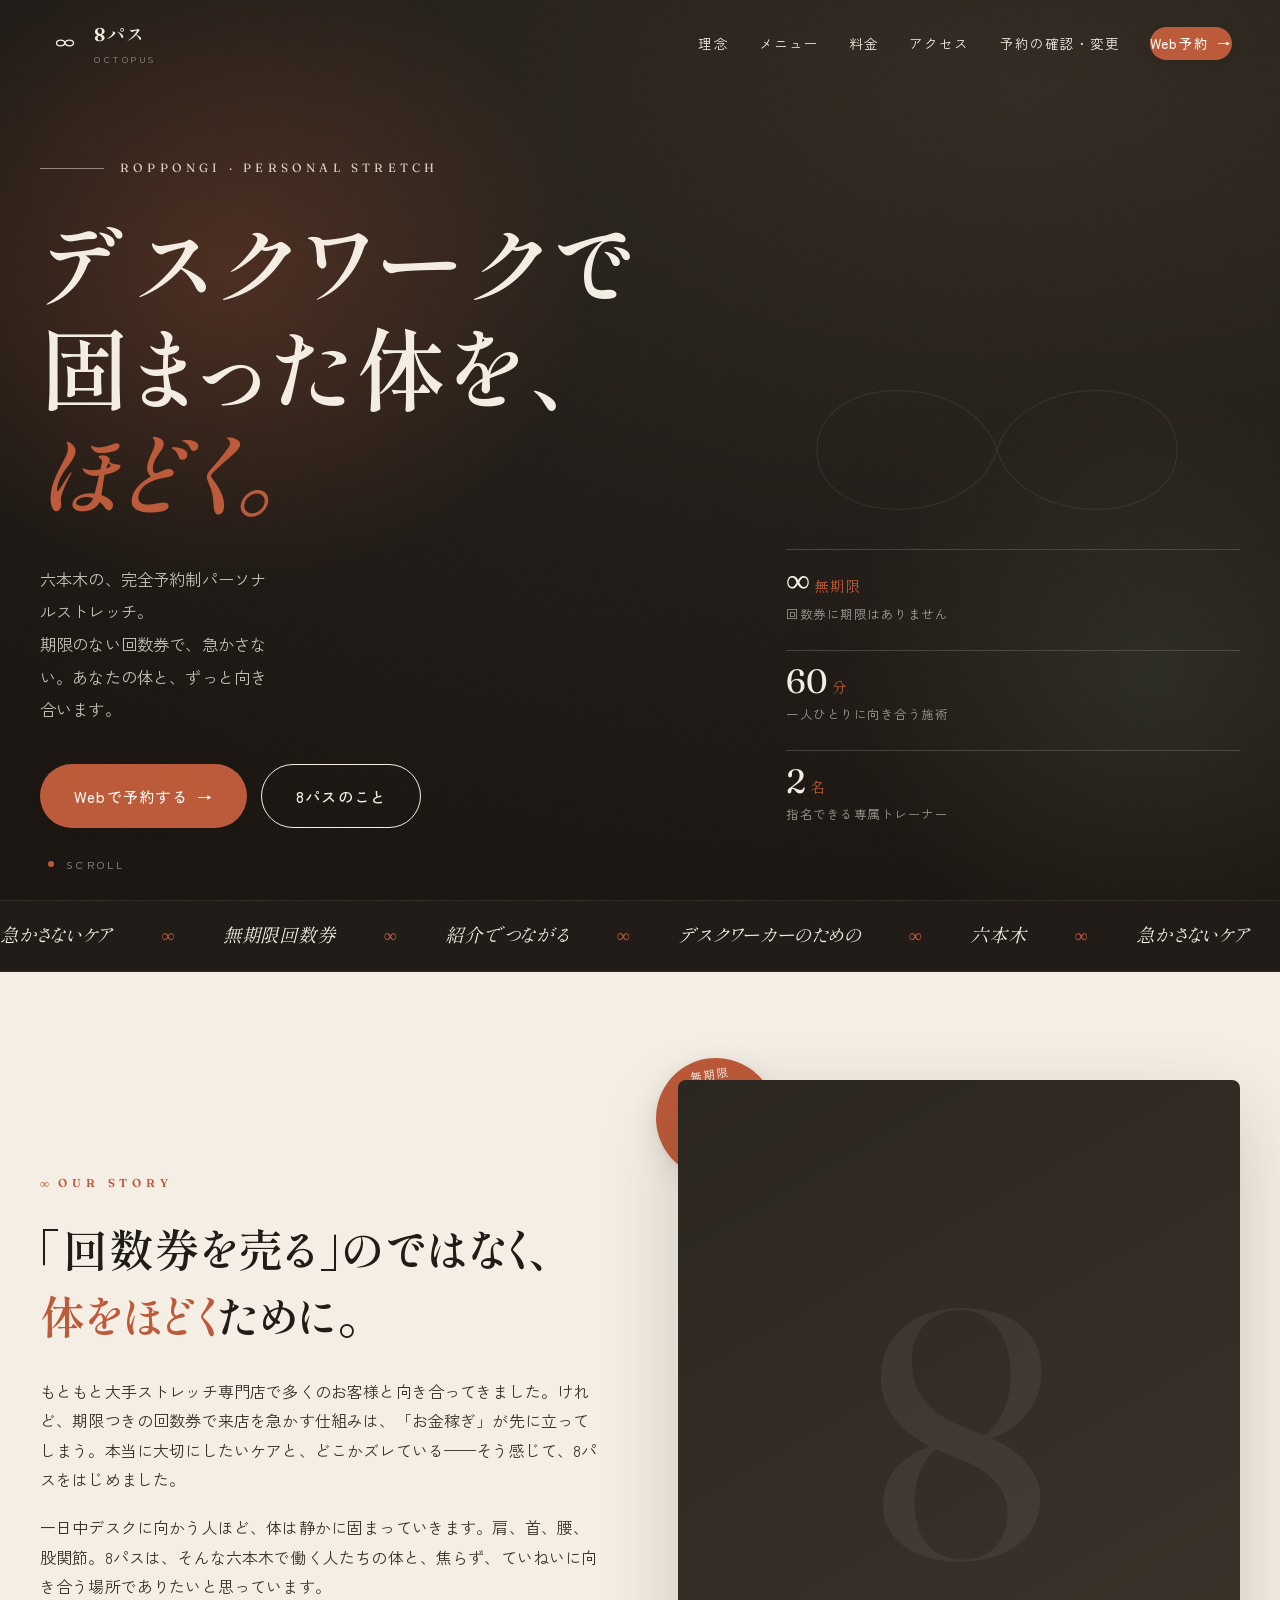
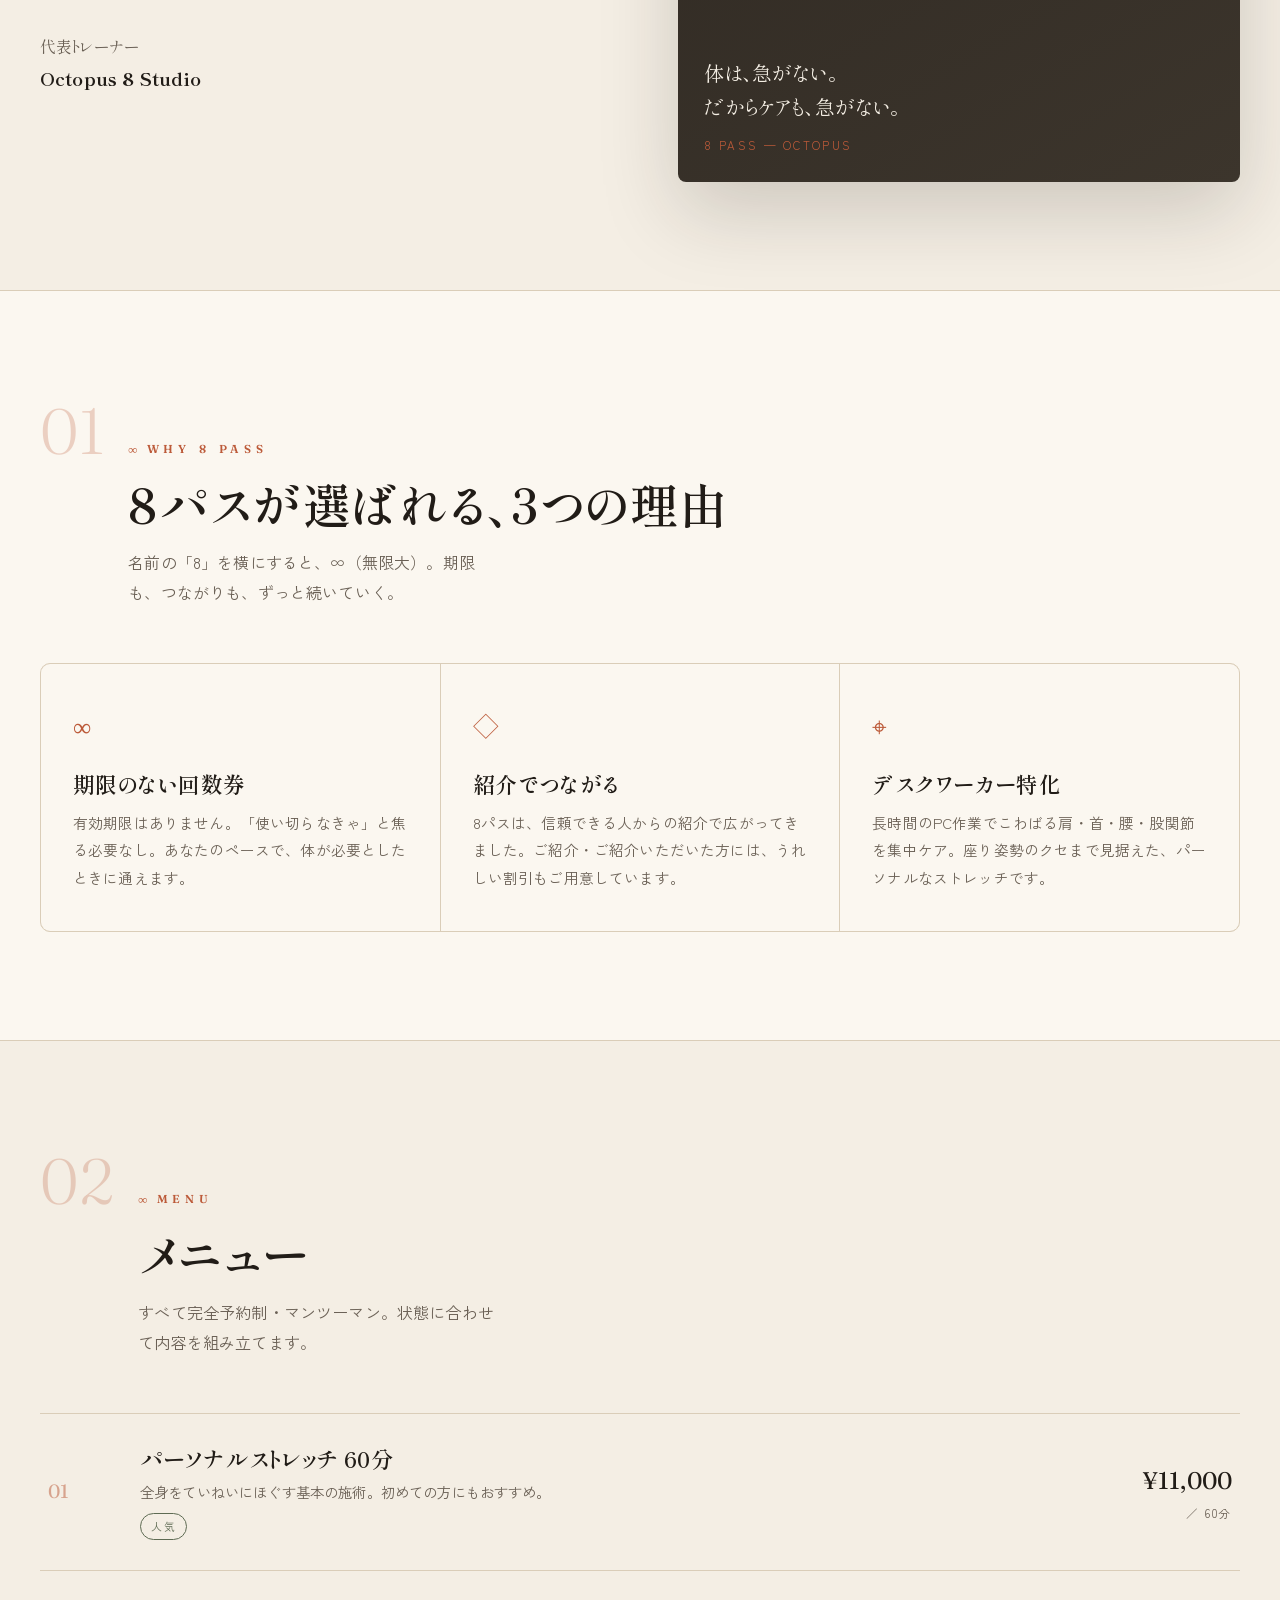
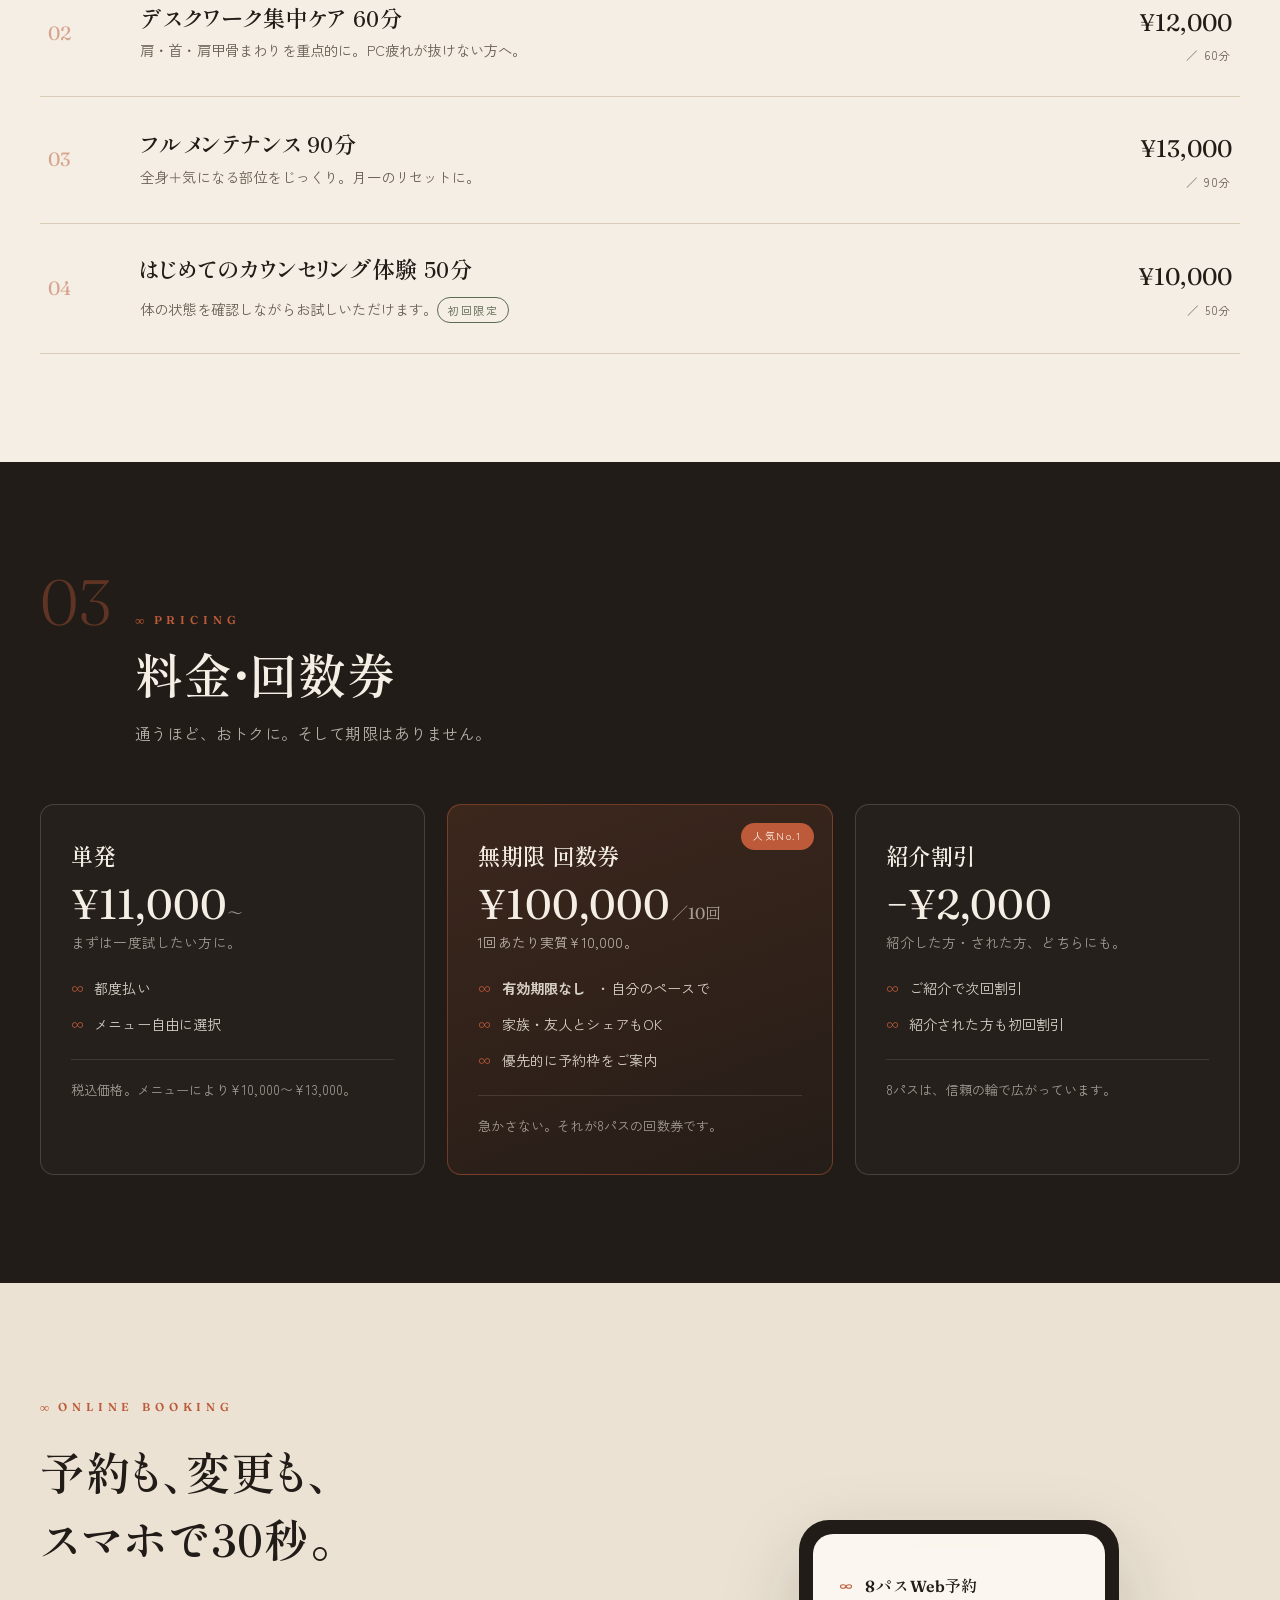
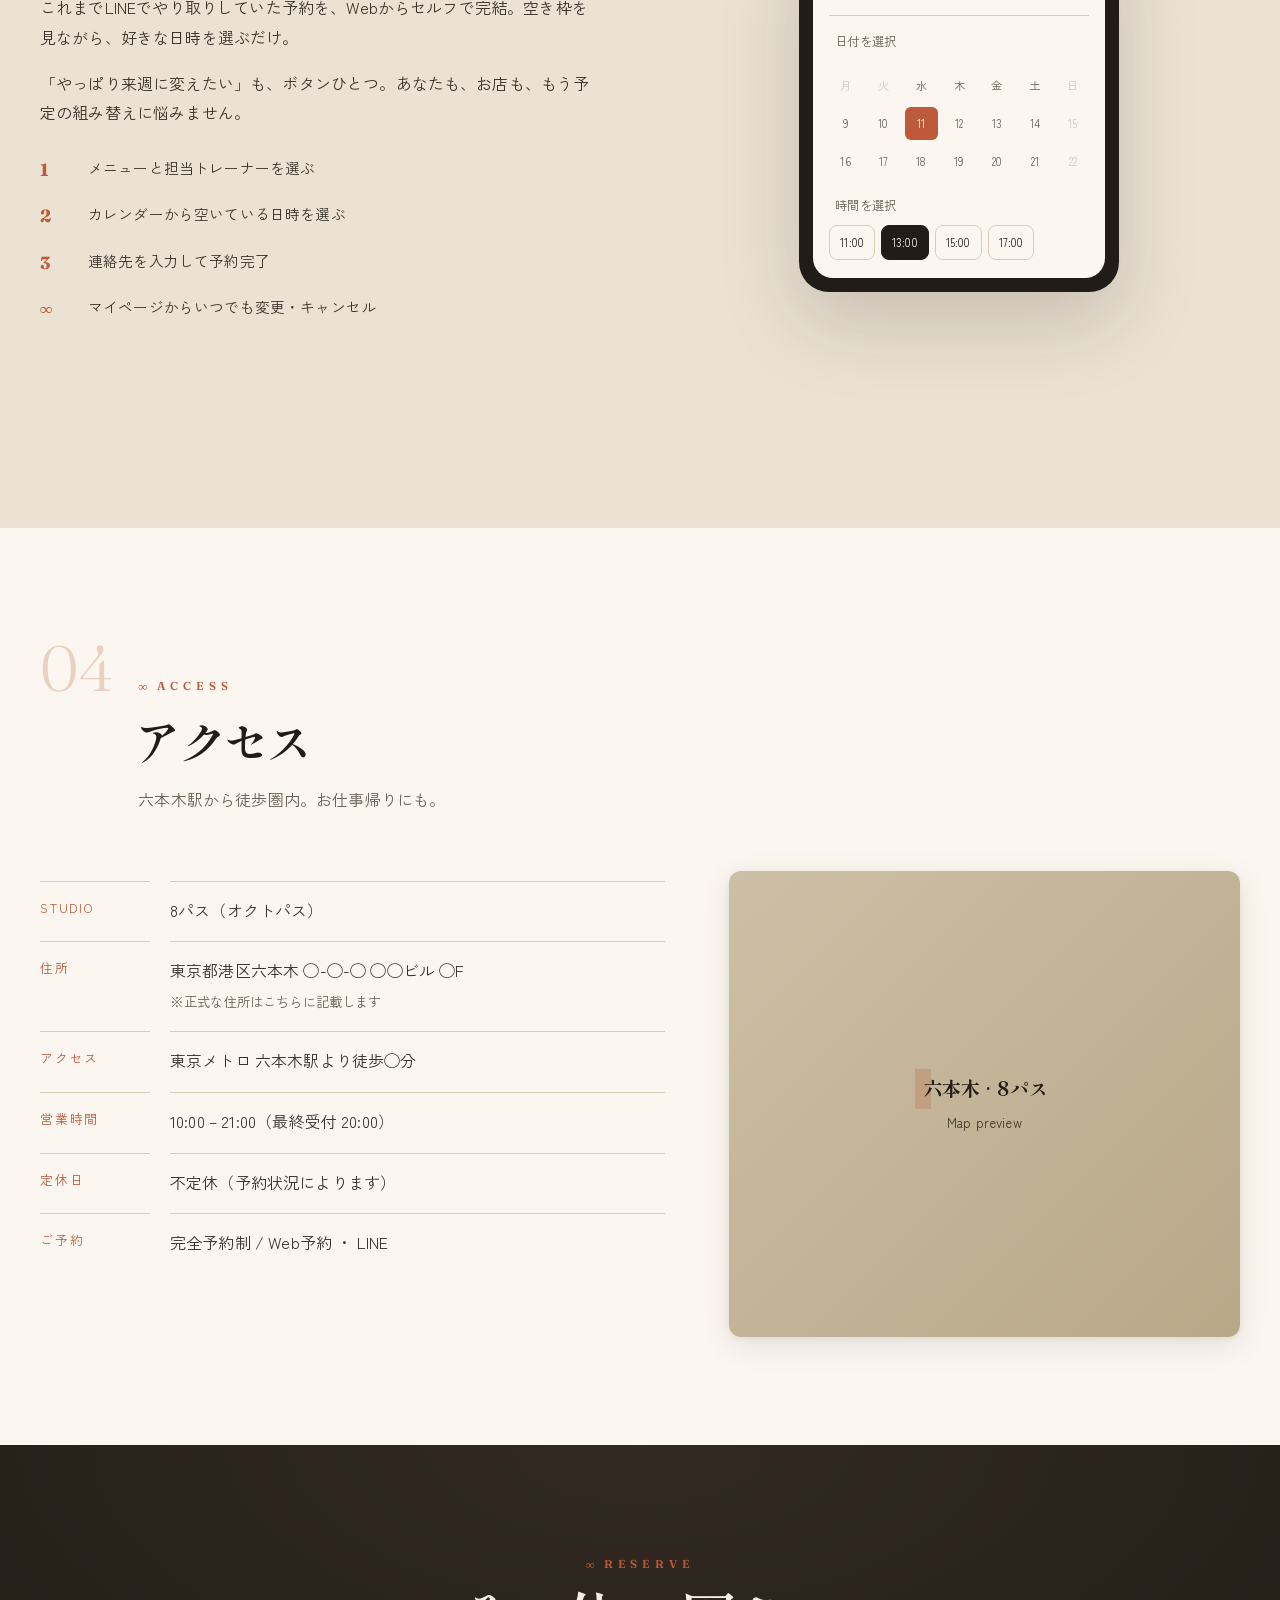
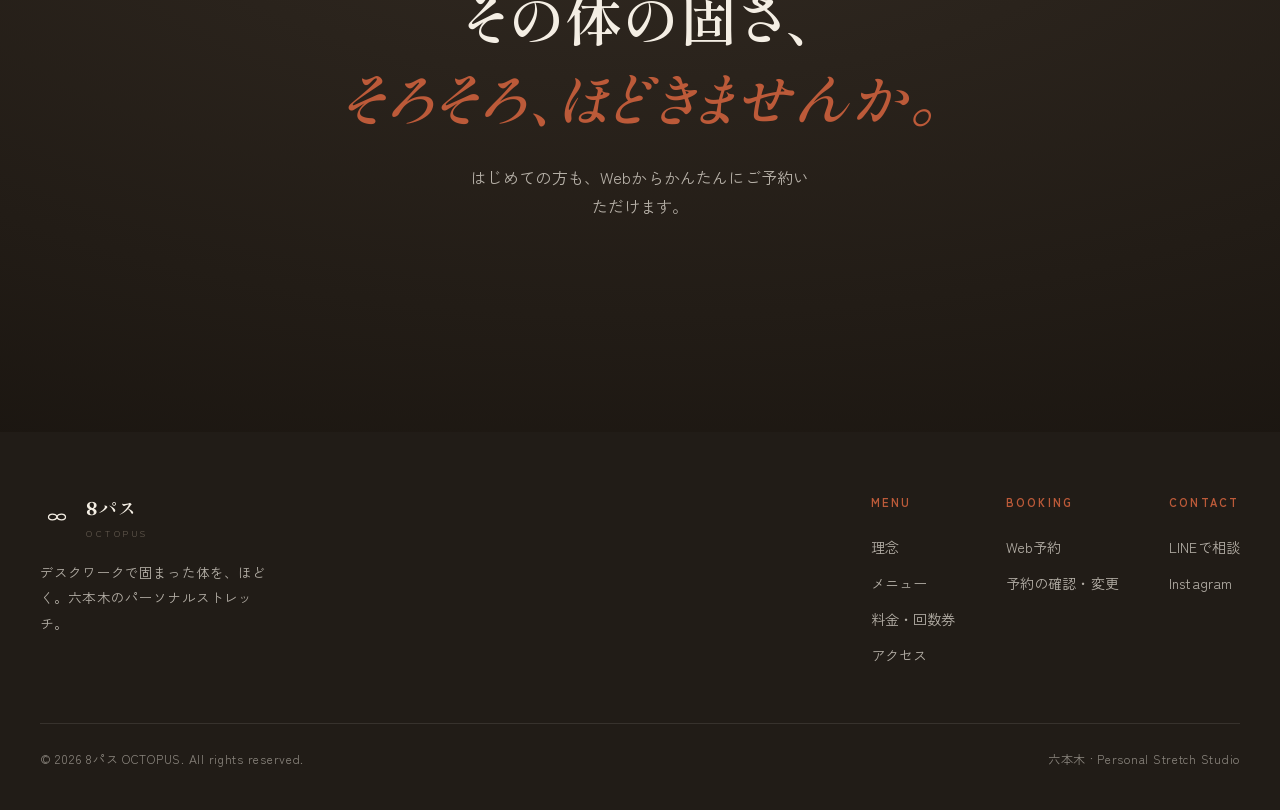
==== index.html @ 7e046f43 "8パス(OCTOPUS) Webサイト + Web予約システム デモ - LP(index): 理念/メニュー/料金(無期限回数券・紹介割引)/アクセス - reserve: メニュー→担当→日時→お" ====
<!DOCTYPE html>
<html lang="ja">
<head>
<meta charset="UTF-8" />
<meta name="viewport" content="width=device-width, initial-scale=1.0" />
<title>8パス OCTOPUS｜六本木のパーソナルストレッチ・ボディケア</title>
<meta name="description" content="デスクワークで固まった体を、ほどく。六本木の完全予約制パーソナルストレッチ。期限のない回数券で、終わらないケアを。Webからかんたんに予約・変更できます。" />
<link rel="icon" href="data:image/svg+xml,%3Csvg xmlns='http://www.w3.org/2000/svg' viewBox='0 0 100 100'%3E%3Ctext y='.9em' font-size='90'%3E%E2%88%9E%3C/text%3E%3C/svg%3E" />
<link rel="preconnect" href="https://fonts.googleapis.com" />
<link rel="preconnect" href="https://fonts.gstatic.com" crossorigin />
<link href="https://fonts.googleapis.com/css2?family=Fraunces:ital,opsz,wght@0,9..144,300..600;1,9..144,400..500&family=Shippori+Mincho:wght@400;500;600;700;800&family=Zen+Kaku+Gothic+New:wght@300;400;500;700&display=swap" rel="stylesheet" />
<link rel="stylesheet" href="assets/css/styles.css" />
</head>
<body>

<!-- NAV -->
<header class="nav on-dark" id="nav">
  <a href="index.html" class="brand" aria-label="8パス OCTOPUS">
    <svg class="mark" viewBox="0 0 64 32" fill="none" aria-hidden="true">
      <path d="M16 16c0-7 14-7 16 0s16 7 16 0-14-7-16 0-16 7-16 0Z" stroke="currentColor" stroke-width="2.4" stroke-linecap="round"/>
    </svg>
    <span class="name">8パス<small>OCTOPUS</small></span>
  </a>
  <nav class="nav-links" id="navLinks">
    <a href="#story">理念</a>
    <a href="#menu">メニュー</a>
    <a href="#price">料金</a>
    <a href="#access">アクセス</a>
    <a href="manage.html">予約の確認・変更</a>
    <a href="reserve.html" class="btn">Web予約 <span class="arr">→</span></a>
  </nav>
  <button class="nav-toggle" id="navToggle" aria-label="メニュー"><span></span><span></span><span></span></button>
</header>

<!-- HERO -->
<section class="hero">
  <svg class="hero-infinity" viewBox="0 0 600 300" aria-hidden="true">
    <path d="M150 150c0-66 130-66 150 0s150 66 150 0-130-66-150 0-150 66-150 0Z"/>
  </svg>
  <div class="wrap">
    <div class="hero-grid">
      <div class="hero-main">
        <div class="hero-kicker"><span class="line"></span><span>Roppongi · Personal Stretch</span></div>
        <h1>
          <span class="reveal-line"><span>デスクワークで</span></span>
          <span class="reveal-line"><span>固まった体を、</span></span>
          <span class="reveal-line"><span><span class="em">ほどく。</span></span></span>
        </h1>
        <p class="hero-lead">六本木の、完全予約制パーソナルストレッチ。<br>期限のない回数券で、急かさない。あなたの体と、ずっと向き合います。</p>
        <div class="hero-cta">
          <a href="reserve.html" class="btn lg">Webで予約する <span class="arr">→</span></a>
          <a href="#story" class="btn ghost lg">8パスのこと</a>
        </div>
      </div>
      <aside class="hero-aside">
        <div class="hero-stats">
          <div class="hero-stat"><b>∞<span class="unit">無期限</span></b><span>回数券に期限はありません</span></div>
          <div class="hero-stat"><b>60<span class="unit">分</span></b><span>一人ひとりに向き合う施術</span></div>
          <div class="hero-stat"><b>2<span class="unit">名</span></b><span>指名できる専属トレーナー</span></div>
        </div>
      </aside>
    </div>
  </div>
  <div class="hero-scroll"><span class="dot"></span>SCROLL</div>
</section>

<!-- MARQUEE -->
<div class="marquee" aria-hidden="true">
  <div class="marquee-track">
    <span>急かさないケア</span><span>無期限回数券</span><span>紹介でつながる</span><span>デスクワーカーのための</span><span>六本木</span>
    <span>急かさないケア</span><span>無期限回数券</span><span>紹介でつながる</span><span>デスクワーカーのための</span><span>六本木</span>
  </div>
</div>

<!-- STORY -->
<section class="story section-pad" id="story">
  <div class="wrap">
    <div class="story-grid">
      <div class="story-copy" data-reveal>
        <span class="eyebrow">Our Story</span>
        <h2>「回数券を売る」のではなく、<br><span class="hl">体をほどく</span>ために。</h2>
        <p>もともと大手ストレッチ専門店で多くのお客様と向き合ってきました。けれど、期限つきの回数券で来店を急かす仕組みは、「お金稼ぎ」が先に立ってしまう。本当に大切にしたいケアと、どこかズレている——そう感じて、8パスをはじめました。</p>
        <p>一日中デスクに向かう人ほど、体は静かに固まっていきます。肩、首、腰、股関節。8パスは、そんな六本木で働く人たちの体と、焦らず、ていねいに向き合う場所でありたいと思っています。</p>
        <div class="story-sign">代表トレーナー<br><b>Octopus 8 Studio</b></div>
      </div>
      <div class="story-visual" data-reveal data-d="2">
        <div class="story-badge">無期限<b>∞</b>回数券</div>
        <div class="story-card">
          <div class="big8">8</div>
          <div class="story-quote">体は、急がない。<br>だからケアも、急がない。<small>8 PASS — OCTOPUS</small></div>
        </div>
      </div>
    </div>
  </div>
</section>

<!-- WHY -->
<section class="why section-pad">
  <div class="wrap">
    <div class="section-head">
      <span class="section-num">01</span>
      <div class="titles" data-reveal>
        <span class="eyebrow">Why 8 Pass</span>
        <h2 class="mincho">8パスが選ばれる、3つの理由</h2>
        <p>名前の「8」を横にすると、∞（無限大）。期限も、つながりも、ずっと続いていく。</p>
      </div>
    </div>
    <div class="why-grid">
      <article class="why-card" data-reveal data-d="1">
        <div class="ic">∞</div>
        <h3>期限のない回数券</h3>
        <p>有効期限はありません。「使い切らなきゃ」と焦る必要なし。あなたのペースで、体が必要としたときに通えます。</p>
      </article>
      <article class="why-card" data-reveal data-d="2">
        <div class="ic">◇</div>
        <h3>紹介でつながる</h3>
        <p>8パスは、信頼できる人からの紹介で広がってきました。ご紹介・ご紹介いただいた方には、うれしい割引もご用意しています。</p>
      </article>
      <article class="why-card" data-reveal data-d="3">
        <div class="ic">⌖</div>
        <h3>デスクワーカー特化</h3>
        <p>長時間のPC作業でこわばる肩・首・腰・股関節を集中ケア。座り姿勢のクセまで見据えた、パーソナルなストレッチです。</p>
      </article>
    </div>
  </div>
</section>

<!-- MENU -->
<section class="services section-pad" id="menu">
  <div class="wrap">
    <div class="section-head">
      <span class="section-num">02</span>
      <div class="titles" data-reveal>
        <span class="eyebrow">Menu</span>
        <h2 class="mincho">メニュー</h2>
        <p>すべて完全予約制・マンツーマン。状態に合わせて内容を組み立てます。</p>
      </div>
    </div>
    <div class="menu-list">
      <div class="menu-row" data-reveal>
        <span class="no">01</span>
        <div class="info"><h3>パーソナルストレッチ 60分</h3><p>全身をていねいにほぐす基本の施術。初めての方にもおすすめ。<span class="tag">人気</span></p></div>
        <div class="price">¥11,000<small>／ 60分</small></div>
      </div>
      <div class="menu-row" data-reveal>
        <span class="no">02</span>
        <div class="info"><h3>デスクワーク集中ケア 60分</h3><p>肩・首・肩甲骨まわりを重点的に。PC疲れが抜けない方へ。</p></div>
        <div class="price">¥12,000<small>／ 60分</small></div>
      </div>
      <div class="menu-row" data-reveal>
        <span class="no">03</span>
        <div class="info"><h3>フルメンテナンス 90分</h3><p>全身＋気になる部位をじっくり。月一のリセットに。</p></div>
        <div class="price">¥13,000<small>／ 90分</small></div>
      </div>
      <div class="menu-row" data-reveal>
        <span class="no">04</span>
        <div class="info"><h3>はじめてのカウンセリング体験 50分</h3><p>体の状態を確認しながらお試しいただけます。<span class="tag">初回限定</span></p></div>
        <div class="price">¥10,000<small>／ 50分</small></div>
      </div>
    </div>
  </div>
</section>

<!-- PRICING / TICKET -->
<section class="pricing section-pad" id="price">
  <div class="wrap">
    <div class="section-head">
      <span class="section-num" style="opacity:.4">03</span>
      <div class="titles" data-reveal>
        <span class="eyebrow">Pricing</span>
        <h2 class="mincho">料金・回数券</h2>
        <p>通うほど、おトクに。そして期限はありません。</p>
      </div>
    </div>
    <div class="price-grid">
      <article class="price-card" data-reveal data-d="1">
        <h3>単発</h3>
        <div class="amt">¥11,000<small>〜</small></div>
        <p style="color:rgba(244,238,228,.6);font-size:.86rem;">まずは一度試したい方に。</p>
        <ul class="feats"><li>都度払い</li><li>メニュー自由に選択</li></ul>
        <div class="note">税込価格。メニューにより¥10,000〜¥13,000。</div>
      </article>
      <article class="price-card feature" data-reveal data-d="2">
        <span class="pill">人気No.1</span>
        <h3>無期限 回数券</h3>
        <div class="amt">¥100,000<small>／10回</small></div>
        <p style="color:rgba(244,238,228,.7);font-size:.86rem;">1回あたり実質¥10,000。</p>
        <ul class="feats"><li><b>有効期限なし</b>・自分のペースで</li><li>家族・友人とシェアもOK</li><li>優先的に予約枠をご案内</li></ul>
        <div class="note">急かさない。それが8パスの回数券です。</div>
      </article>
      <article class="price-card" data-reveal data-d="3">
        <h3>紹介割引</h3>
        <div class="amt">−¥2,000</div>
        <p style="color:rgba(244,238,228,.6);font-size:.86rem;">紹介した方・された方、どちらにも。</p>
        <ul class="feats"><li>ご紹介で次回割引</li><li>紹介された方も初回割引</li></ul>
        <div class="note">8パスは、信頼の輪で広がっています。</div>
      </article>
    </div>
  </div>
</section>

<!-- WEB RESERVATION PITCH -->
<section class="webres section-pad">
  <div class="wrap">
    <div class="webres-grid">
      <div data-reveal>
        <span class="eyebrow">Online Booking</span>
        <h2>予約も、変更も、<br>スマホで30秒。</h2>
        <p>これまでLINEでやり取りしていた予約を、Webからセルフで完結。空き枠を見ながら、好きな日時を選ぶだけ。</p>
        <p>「やっぱり来週に変えたい」も、ボタンひとつ。あなたも、お店も、もう予定の組み替えに悩みません。</p>
        <div class="steps">
          <div class="step"><b>1</b><span>メニューと担当トレーナーを選ぶ</span></div>
          <div class="step"><b>2</b><span>カレンダーから空いている日時を選ぶ</span></div>
          <div class="step"><b>3</b><span>連絡先を入力して予約完了</span></div>
          <div class="step"><b>∞</b><span>マイページからいつでも変更・キャンセル</span></div>
        </div>
        <div class="hero-cta" style="margin-top:30px">
          <a href="reserve.html" class="btn lg">予約してみる <span class="arr">→</span></a>
          <a href="manage.html" class="btn ghost lg">予約を変更する</a>
        </div>
      </div>
      <div data-reveal data-d="2">
        <div class="phone-mock">
          <div class="phone-screen">
            <div class="pm-head"><svg class="mark" width="22" viewBox="0 0 64 32"><path d="M16 16c0-7 14-7 16 0s16 7 16 0-14-7-16 0-16 7-16 0Z" stroke="#BC5A39" stroke-width="3" fill="none" stroke-linecap="round"/></svg> 8パス Web予約</div>
            <p style="font-size:.78rem;color:var(--ink-soft);margin:14px 6px 4px">日付を選択</p>
            <div class="pm-cal">
              <i class="dim">月</i><i class="dim">火</i><i>水</i><i>木</i><i>金</i><i>土</i><i class="dim">日</i>
              <i>9</i><i>10</i><i class="on">11</i><i>12</i><i>13</i><i>14</i><i class="dim">15</i>
              <i>16</i><i>17</i><i>18</i><i>19</i><i>20</i><i>21</i><i class="dim">22</i>
            </div>
            <p style="font-size:.78rem;color:var(--ink-soft);margin:8px 6px 8px">時間を選択</p>
            <div class="pm-slots"><em>11:00</em><em class="on">13:00</em><em>15:00</em><em>17:00</em></div>
          </div>
        </div>
      </div>
    </div>
  </div>
</section>

<!-- ACCESS -->
<section class="access section-pad" id="access">
  <div class="wrap">
    <div class="section-head">
      <span class="section-num">04</span>
      <div class="titles" data-reveal>
        <span class="eyebrow">Access</span>
        <h2 class="mincho">アクセス</h2>
        <p>六本木駅から徒歩圏内。お仕事帰りにも。</p>
      </div>
    </div>
    <div class="access-grid">
      <div class="access-info" data-reveal>
        <dl>
          <dt>STUDIO</dt><dd>8パス（オクトパス）</dd>
          <dt>住所</dt><dd>東京都港区六本木 ◯-◯-◯ ◯◯ビル ◯F<br><small style="color:var(--ink-soft)">※正式な住所はこちらに記載します</small></dd>
          <dt>アクセス</dt><dd>東京メトロ 六本木駅より徒歩◯分</dd>
          <dt>営業時間</dt><dd>10:00 – 21:00（最終受付 20:00）</dd>
          <dt>定休日</dt><dd>不定休（予約状況によります）</dd>
          <dt>ご予約</dt><dd>完全予約制 / Web予約 ・ LINE</dd>
        </dl>
        <div class="hero-cta" style="margin-top:28px">
          <a href="reserve.html" class="btn">Web予約へ <span class="arr">→</span></a>
        </div>
      </div>
      <div class="access-map" data-reveal data-d="2" aria-label="地図（イメージ）">
        <div class="pin"><span class="dot"></span><b class="mincho" style="font-size:1.2rem">六本木 · 8パス</b><br><small style="color:var(--ink-2)">Map preview</small></div>
      </div>
    </div>
  </div>
</section>

<!-- FINAL CTA -->
<section class="cta-final section-pad">
  <div class="wrap" data-reveal>
    <span class="eyebrow" style="justify-content:center;display:flex">Reserve</span>
    <h2>その体の固さ、<br><span class="em">そろそろ、ほどきませんか。</span></h2>
    <p>はじめての方も、Webからかんたんにご予約いただけます。</p>
    <div class="hero-cta" style="justify-content:center">
      <a href="reserve.html" class="btn lg">Webで予約する <span class="arr">→</span></a>
      <a href="manage.html" class="btn ghost lg" style="color:var(--cream)">予約の確認・変更</a>
    </div>
  </div>
</section>

<!-- FOOTER -->
<footer class="footer">
  <div class="wrap">
    <div class="footer-grid">
      <div>
        <a href="index.html" class="brand">
          <svg class="mark" viewBox="0 0 64 32" fill="none"><path d="M16 16c0-7 14-7 16 0s16 7 16 0-14-7-16 0-16 7-16 0Z" stroke="currentColor" stroke-width="2.4" stroke-linecap="round"/></svg>
          <span class="name">8パス<small>OCTOPUS</small></span>
        </a>
        <p style="margin-top:18px;max-width:30ch;font-size:.85rem;">デスクワークで固まった体を、ほどく。六本木のパーソナルストレッチ。</p>
      </div>
      <div class="footer-links">
        <div class="footer-col">
          <h4>Menu</h4>
          <a href="#story">理念</a>
          <a href="#menu">メニュー</a>
          <a href="#price">料金・回数券</a>
          <a href="#access">アクセス</a>
        </div>
        <div class="footer-col">
          <h4>Booking</h4>
          <a href="reserve.html">Web予約</a>
          <a href="manage.html">予約の確認・変更</a>
        </div>
        <div class="footer-col">
          <h4>Contact</h4>
          <a href="#">LINEで相談</a>
          <a href="#">Instagram</a>
        </div>
      </div>
    </div>
    <div class="footer-bottom">
      <span>© 2026 8パス OCTOPUS. All rights reserved.</span>
      <span>六本木 · Personal Stretch Studio</span>
    </div>
  </div>
</footer>

<script src="assets/js/main.js"></script>
</body>
</html>
---- assets/css/styles.css ----
/* =========================================================
   8パス (OCTOPUS) — 六本木のパーソナルストレッチ・ボディケア
   Aesthetic: Calm Atelier — warm cream base, deep warm-ink hero,
   clay accent, editorial Mincho typography, the ∞/8 motif.
   ========================================================= */

:root {
  --cream:    #F4EEE4;
  --cream-2:  #EBE2D3;
  --paper:    #FBF7F0;
  --ink:      #211C17;
  --ink-2:    #3A332B;
  --ink-soft: #6A6055;
  --clay:     #BC5A39;
  --clay-2:   #A24A2E;
  --moss:     #5E6B53;
  --sand:     #D9C9AE;
  --line:     #DACDB8;

  --shadow-sm: 0 1px 2px rgba(33,28,23,.05), 0 4px 14px rgba(33,28,23,.06);
  --shadow-md: 0 8px 30px rgba(33,28,23,.10), 0 2px 6px rgba(33,28,23,.06);
  --shadow-lg: 0 30px 80px rgba(33,28,23,.18);

  --maxw: 1200px;
  --ease: cubic-bezier(.22,.61,.36,1);

  --f-display: "Fraunces", "Shippori Mincho", serif;
  --f-mincho:  "Shippori Mincho", "Hiragino Mincho ProN", serif;
  --f-body:    "Zen Kaku Gothic New", "Hiragino Sans", "Yu Gothic", sans-serif;
}

/* ---------- reset ---------- */
*, *::before, *::after { box-sizing: border-box; margin: 0; padding: 0; }
html { scroll-behavior: smooth; -webkit-text-size-adjust: 100%; }
body {
  font-family: var(--f-body);
  color: var(--ink);
  background: var(--cream);
  line-height: 1.85;
  font-weight: 400;
  letter-spacing: .01em;
  overflow-x: hidden;
  font-feature-settings: "palt" 1;
}
img { max-width: 100%; display: block; }
a { color: inherit; text-decoration: none; }
button { font-family: inherit; cursor: pointer; border: none; background: none; }
ul { list-style: none; }

/* grain overlay */
body::after {
  content: "";
  position: fixed; inset: 0; z-index: 9999; pointer-events: none;
  opacity: .035;
  background-image: url("data:image/svg+xml,%3Csvg xmlns='http://www.w3.org/2000/svg' width='160' height='160'%3E%3Cfilter id='n'%3E%3CfeTurbulence type='fractalNoise' baseFrequency='.85' numOctaves='3' stitchTiles='stitch'/%3E%3C/filter%3E%3Crect width='100%25' height='100%25' filter='url(%23n)'/%3E%3C/svg%3E");
}

/* ---------- layout helpers ---------- */
.wrap { width: min(100% - 48px, var(--maxw)); margin-inline: auto; }
.eyebrow {
  font-family: var(--f-display);
  font-size: .72rem; letter-spacing: .42em; text-transform: uppercase;
  color: var(--clay); font-weight: 600;
  display: inline-flex; align-items: center; gap: .8em;
}
.eyebrow::before { content: "∞"; font-size: 1.1em; letter-spacing: 0; }
.section-num {
  font-family: var(--f-display); font-weight: 300;
  font-size: clamp(2.2rem, 6vw, 4rem); color: var(--clay); opacity: .25;
  line-height: 1; font-variant-numeric: tabular-nums;
}

h1, h2, h3 { font-weight: 600; line-height: 1.28; letter-spacing: .02em; }
.mincho { font-family: var(--f-mincho); }

/* ---------- nav ---------- */
.nav {
  position: fixed; top: 0; left: 0; right: 0; z-index: 100;
  display: flex; align-items: center; justify-content: space-between;
  padding: 18px clamp(20px, 4vw, 48px);
  transition: background .4s var(--ease), box-shadow .4s var(--ease), padding .4s var(--ease);
}
.nav.scrolled {
  background: rgba(244,238,228,.82);
  backdrop-filter: blur(14px) saturate(1.2);
  box-shadow: 0 1px 0 var(--line);
  padding-block: 12px;
}
.brand { display: flex; align-items: center; gap: 12px; font-family: var(--f-display); font-weight: 600; }
.brand .mark { width: 34px; height: 34px; flex: none; }
.brand .name { font-size: 1.15rem; letter-spacing: .06em; }
.brand .name small { display:block; font-family: var(--f-body); font-weight:400; font-size:.55rem; letter-spacing:.4em; color: var(--ink-soft); }
.nav.on-dark { color: var(--cream); }
.nav.on-dark .brand .name small { color: rgba(244,238,228,.6); }
.nav-links { display: flex; align-items: center; gap: 30px; }
.nav-links a { font-size: .85rem; letter-spacing: .08em; position: relative; padding: 4px 0; transition: color .25s; }
.nav-links a:not(.btn)::after {
  content: ""; position: absolute; left: 0; bottom: 0; height: 1px; width: 0;
  background: currentColor; transition: width .35s var(--ease);
}
.nav-links a:not(.btn):hover::after { width: 100%; }

.btn {
  display: inline-flex; align-items: center; gap: .6em;
  padding: 13px 26px; border-radius: 999px;
  font-size: .85rem; letter-spacing: .08em; font-weight: 500;
  background: var(--clay); color: var(--paper);
  transition: transform .3s var(--ease), box-shadow .3s var(--ease), background .3s;
  box-shadow: var(--shadow-sm);
}
.btn:hover { background: var(--clay-2); transform: translateY(-2px); box-shadow: var(--shadow-md); }
.btn .arr { transition: transform .3s var(--ease); }
.btn:hover .arr { transform: translateX(4px); }
.btn.ghost { background: transparent; color: inherit; border: 1px solid currentColor; box-shadow: none; }
.btn.ghost:hover { background: var(--ink); color: var(--cream); border-color: var(--ink); }
.btn.lg { padding: 17px 34px; font-size: .95rem; }

.nav-toggle { display: none; }

/* ---------- hero ---------- */
.hero {
  position: relative; min-height: 100svh; display: flex; align-items: flex-end;
  background: radial-gradient(120% 90% at 80% 10%, #322a22 0%, #211c17 55%, #1a1510 100%);
  color: var(--cream); overflow: hidden; padding-bottom: clamp(40px, 8vh, 90px);
}
.hero::before { /* mesh glow */
  content: ""; position: absolute; inset: 0;
  background:
    radial-gradient(40% 50% at 18% 30%, rgba(188,90,57,.28), transparent 70%),
    radial-gradient(35% 45% at 90% 75%, rgba(94,107,83,.22), transparent 70%);
  pointer-events: none;
}
.hero .wrap { position: relative; z-index: 3; width: min(100% - 48px, var(--maxw)); }
.hero-grid { display: grid; grid-template-columns: 1.4fr .9fr; gap: 40px; align-items: end; }

.hero-kicker { display: flex; align-items: center; gap: 16px; margin-bottom: 28px; opacity: 0; }
.hero-kicker .line { height: 1px; width: 64px; background: rgba(244,238,228,.5); }
.hero-kicker span { font-family: var(--f-display); letter-spacing: .35em; font-size: .75rem; text-transform: uppercase; color: rgba(244,238,228,.85); }

.hero h1 {
  font-family: var(--f-mincho); font-weight: 600;
  font-size: clamp(2.6rem, 7vw, 5.6rem); line-height: 1.18; letter-spacing: .04em;
}
.hero h1 .em { color: var(--clay); font-style: italic; font-family: var(--f-display); }
.hero h1 .reveal-line { display: block; overflow: hidden; }
.hero h1 .reveal-line > span { display: block; transform: translateY(110%); }
.hero-lead {
  margin-top: 32px; max-width: 30ch; color: rgba(244,238,228,.78);
  font-size: 1.02rem; line-height: 2; opacity: 0;
}
.hero-cta { margin-top: 38px; display: flex; gap: 14px; flex-wrap: wrap; opacity: 0; }
.hero-cta .btn.ghost { color: var(--cream); }

.hero-aside { opacity: 0; }
.hero-stats { display: grid; gap: 22px; }
.hero-stat { border-top: 1px solid rgba(244,238,228,.18); padding-top: 14px; }
.hero-stat b { font-family: var(--f-display); font-weight: 400; font-size: 2.1rem; display: block; line-height: 1; }
.hero-stat b .unit { font-size: .9rem; color: var(--clay); margin-left: 4px; }
.hero-stat span { font-size: .78rem; letter-spacing: .12em; color: rgba(244,238,228,.6); }

/* big infinity motif */
.hero-infinity {
  position: absolute; right: -6%; top: 50%; transform: translateY(-50%);
  width: 60vw; max-width: 720px; opacity: .07; z-index: 1; pointer-events: none;
}
.hero-infinity path { stroke: var(--cream); fill: none; stroke-width: 1; }

.hero-scroll {
  position: absolute; left: clamp(24px,4vw,48px); bottom: 26px; z-index: 4;
  display: flex; align-items: center; gap: 12px; font-size: .68rem; letter-spacing: .3em;
  text-transform: uppercase; color: rgba(244,238,228,.6);
}
.hero-scroll .dot { width: 6px; height: 6px; border-radius: 50%; background: var(--clay); animation: pulse 1.8s infinite; }
@keyframes pulse { 0%,100%{opacity:.3} 50%{opacity:1} }

/* marquee */
.marquee {
  background: var(--ink); color: var(--cream); overflow: hidden;
  padding: 18px 0; border-block: 1px solid rgba(244,238,228,.08);
}
.marquee-track { display: flex; gap: 48px; white-space: nowrap; width: max-content; animation: scroll-x 38s linear infinite; }
.marquee span { font-family: var(--f-display); font-style: italic; font-size: 1.15rem; letter-spacing: .04em; display: inline-flex; align-items: center; gap: 48px; }
.marquee span::after { content: "∞"; font-style: normal; color: var(--clay); }
@keyframes scroll-x { to { transform: translateX(-50%); } }

/* ---------- section base ---------- */
section { position: relative; }
.section-pad { padding-block: clamp(72px, 12vh, 150px); }
.section-head { display: flex; align-items: baseline; gap: 24px; margin-bottom: 56px; flex-wrap: wrap; }
.section-head .titles h2 { font-family: var(--f-mincho); font-size: clamp(1.8rem, 4vw, 3rem); margin-top: 10px; }
.section-head .titles p { color: var(--ink-soft); margin-top: 14px; max-width: 46ch; }

/* ---------- story ---------- */
.story { background: var(--cream); }
.story-grid { display: grid; grid-template-columns: 1fr 1fr; gap: clamp(40px, 6vw, 96px); align-items: center; }
.story-copy h2 { font-family: var(--f-mincho); font-size: clamp(1.8rem, 3.6vw, 2.8rem); line-height: 1.5; margin: 18px 0 28px; }
.story-copy h2 .hl { color: var(--clay); }
.story-copy p { color: var(--ink-2); margin-bottom: 18px; }
.story-sign { margin-top: 30px; font-family: var(--f-mincho); color: var(--ink-soft); }
.story-sign b { font-size: 1.15rem; color: var(--ink); }
.story-visual { position: relative; }
.story-card {
  position: relative; aspect-ratio: 4/5; border-radius: 8px; overflow: hidden;
  background: linear-gradient(150deg, #2c2620, #3c352c);
  box-shadow: var(--shadow-lg); display: grid; place-items: center;
}
.story-card .big8 { font-family: var(--f-display); font-size: 22rem; color: rgba(244,238,228,.06); line-height: 1; }
.story-quote {
  position: absolute; bottom: 26px; left: 26px; right: 26px; color: var(--cream);
  font-family: var(--f-mincho); font-size: 1.25rem; line-height: 1.7;
}
.story-quote small { display:block; margin-top: 12px; font-family: var(--f-body); font-size:.72rem; letter-spacing:.2em; color: var(--clay); }
.story-badge {
  position: absolute; top: -22px; left: -22px; background: var(--clay); color: var(--paper);
  width: 120px; height: 120px; border-radius: 50%; display: grid; place-items: center; text-align: center;
  font-size: .72rem; line-height: 1.5; letter-spacing: .08em; box-shadow: var(--shadow-md);
  transform: rotate(-8deg);
}
.story-badge b { font-family: var(--f-display); font-size: 1.6rem; display: block; }

/* ---------- features / why ---------- */
.why { background: var(--paper); border-block: 1px solid var(--line); }
.why-grid { display: grid; grid-template-columns: repeat(3,1fr); gap: 1px; background: var(--line); border: 1px solid var(--line); border-radius: 10px; overflow: hidden; }
.why-card { background: var(--paper); padding: 40px 32px; transition: background .35s var(--ease); position: relative; }
.why-card:hover { background: var(--cream); }
.why-card .ic { font-family: var(--f-display); font-size: 1.6rem; color: var(--clay); }
.why-card h3 { font-family: var(--f-mincho); font-size: 1.35rem; margin: 18px 0 12px; }
.why-card p { font-size: .92rem; color: var(--ink-soft); }

/* ---------- services / menu ---------- */
.services { background: var(--cream); }
.menu-list { display: grid; gap: 0; }
.menu-row {
  display: grid; grid-template-columns: 64px 1fr auto; gap: 28px; align-items: center;
  padding: 30px 8px; border-top: 1px solid var(--line); transition: padding .3s var(--ease), background .3s;
}
.menu-row:last-child { border-bottom: 1px solid var(--line); }
.menu-row:hover { background: var(--paper); padding-left: 20px; }
.menu-row .no { font-family: var(--f-display); color: var(--clay); opacity: .5; font-size: 1.2rem; }
.menu-row .info h3 { font-family: var(--f-mincho); font-size: 1.4rem; }
.menu-row .info p { font-size: .9rem; color: var(--ink-soft); margin-top: 6px; max-width: 52ch; }
.menu-row .price { text-align: right; font-family: var(--f-display); font-size: 1.5rem; white-space: nowrap; }
.menu-row .price small { font-family: var(--f-body); font-size: .72rem; color: var(--ink-soft); display: block; letter-spacing: .1em; }
.menu-row .tag { display:inline-block; margin-top:8px; font-size:.68rem; letter-spacing:.14em; color: var(--moss); border:1px solid var(--moss); padding:2px 10px; border-radius:999px; }

/* ---------- pricing / ticket ---------- */
.pricing { background: var(--ink); color: var(--cream); }
.pricing .eyebrow { color: var(--clay); }
.pricing .section-head .titles h2 { color: var(--cream); }
.pricing .section-head .titles p { color: rgba(244,238,228,.7); }
.price-grid { display: grid; grid-template-columns: repeat(3,1fr); gap: 22px; }
.price-card {
  border: 1px solid rgba(244,238,228,.16); border-radius: 14px; padding: 36px 30px;
  background: rgba(244,238,228,.02); transition: transform .35s var(--ease), border-color .35s, background .35s;
  position: relative; overflow: hidden;
}
.price-card:hover { transform: translateY(-6px); border-color: var(--clay); }
.price-card.feature { background: linear-gradient(160deg, rgba(188,90,57,.18), rgba(188,90,57,.03)); border-color: rgba(188,90,57,.5); }
.price-card .pill { position:absolute; top:18px; right:18px; font-size:.62rem; letter-spacing:.16em; background: var(--clay); color: var(--paper); padding:4px 12px; border-radius:999px; }
.price-card h3 { font-family: var(--f-mincho); font-size: 1.4rem; }
.price-card .amt { font-family: var(--f-display); font-size: 2.6rem; margin: 14px 0 4px; line-height: 1; }
.price-card .amt small { font-size: 1rem; color: rgba(244,238,228,.6); }
.price-card .note { font-size: .82rem; color: rgba(244,238,228,.6); border-top: 1px solid rgba(244,238,228,.12); margin-top: 22px; padding-top: 18px; }
.price-card ul.feats { display: grid; gap: 10px; margin-top: 20px; }
.price-card ul.feats li { font-size: .88rem; color: rgba(244,238,228,.85); display: flex; gap: 10px; }
.price-card ul.feats li::before { content: "∞"; color: var(--clay); }

/* ---------- web reservation pitch ---------- */
.webres { background: var(--cream-2); }
.webres-grid { display: grid; grid-template-columns: 1fr 1fr; gap: clamp(40px,6vw,90px); align-items: center; }
.webres h2 { font-family: var(--f-mincho); font-size: clamp(1.8rem,3.6vw,2.8rem); margin: 16px 0 22px; line-height: 1.5; }
.webres p { color: var(--ink-2); margin-bottom: 16px; }
.webres .steps { display: grid; gap: 14px; margin-top: 26px; }
.webres .step { display: flex; gap: 16px; align-items: flex-start; }
.webres .step b { font-family: var(--f-display); color: var(--clay); font-size: 1.1rem; flex: none; width: 32px; }
.webres .step span { font-size: .92rem; color: var(--ink-2); }
.phone-mock {
  background: var(--ink); border-radius: 30px; padding: 14px; box-shadow: var(--shadow-lg);
  width: min(320px, 100%); margin-inline: auto; position: relative;
}
.phone-mock::before { content:""; position:absolute; top:22px; left:50%; transform:translateX(-50%); width:90px; height:6px; border-radius:99px; background: rgba(244,238,228,.2); }
.phone-screen { background: var(--paper); border-radius: 20px; overflow: hidden; padding: 38px 16px 18px; }
.pm-head { display:flex; align-items:center; gap:8px; font-family:var(--f-display); font-weight:600; padding:0 6px 14px; border-bottom:1px solid var(--line); }
.pm-cal { display:grid; grid-template-columns: repeat(7,1fr); gap:5px; margin:16px 0; }
.pm-cal i { aspect-ratio:1; display:grid; place-items:center; font-size:.7rem; color:var(--ink-soft); border-radius:6px; font-style:normal; }
.pm-cal i.on { background: var(--clay); color: var(--paper); }
.pm-cal i.dim { opacity:.3; }
.pm-slots { display:flex; gap:6px; flex-wrap:wrap; }
.pm-slots em { font-style:normal; font-size:.7rem; padding:6px 10px; border:1px solid var(--line); border-radius:8px; }
.pm-slots em.on { background: var(--ink); color: var(--paper); border-color: var(--ink); }

/* ---------- access ---------- */
.access { background: var(--paper); }
.access-grid { display: grid; grid-template-columns: 1.1fr .9fr; gap: clamp(30px,5vw,70px); }
.access-info dl { display: grid; grid-template-columns: 110px 1fr; gap: 16px 20px; margin-top: 10px; }
.access-info dt { font-size: .8rem; letter-spacing: .14em; color: var(--clay); border-top: 1px solid var(--line); padding-top: 14px; }
.access-info dd { border-top: 1px solid var(--line); padding-top: 14px; color: var(--ink-2); }
.access-map {
  border-radius: 12px; overflow: hidden; min-height: 320px; box-shadow: var(--shadow-md);
  background: linear-gradient(135deg, #cdbfa6, #b9a888); position: relative; display: grid; place-items: center;
}
.access-map .pin { text-align: center; color: var(--ink); }
.access-map .pin .dot { width: 18px; height: 18px; border-radius: 50%; background: var(--clay); margin: 0 auto 10px; box-shadow: 0 0 0 8px rgba(188,90,57,.25); }

/* ---------- final CTA ---------- */
.cta-final {
  background: radial-gradient(120% 120% at 50% 0%, #322a22, #1a1510);
  color: var(--cream); text-align: center;
}
.cta-final h2 { font-family: var(--f-mincho); font-size: clamp(2rem,5vw,3.6rem); line-height: 1.4; }
.cta-final h2 .em { color: var(--clay); font-style: italic; font-family: var(--f-display); }
.cta-final p { color: rgba(244,238,228,.7); margin: 20px auto 36px; max-width: 44ch; }

/* ---------- footer ---------- */
.footer { background: var(--ink); color: rgba(244,238,228,.7); padding: 60px 0 40px; }
.footer-grid { display: flex; justify-content: space-between; gap: 40px; flex-wrap: wrap; }
.footer .brand { color: var(--cream); }
.footer-links { display: flex; gap: 50px; flex-wrap: wrap; }
.footer-col h4 { font-size: .7rem; letter-spacing: .2em; color: var(--clay); margin-bottom: 16px; text-transform: uppercase; }
.footer-col a { display: block; font-size: .88rem; padding: 5px 0; transition: color .25s, padding .25s; }
.footer-col a:hover { color: var(--cream); padding-left: 6px; }
.footer-bottom { margin-top: 50px; padding-top: 24px; border-top: 1px solid rgba(244,238,228,.1); display: flex; justify-content: space-between; gap: 16px; flex-wrap: wrap; font-size: .76rem; letter-spacing: .06em; color: rgba(244,238,228,.5); }

/* ---------- reveal animation ---------- */
[data-reveal] { opacity: 0; transform: translateY(28px); transition: opacity .9s var(--ease), transform .9s var(--ease); }
[data-reveal].in { opacity: 1; transform: none; }
[data-reveal][data-d="1"]{ transition-delay:.08s } [data-reveal][data-d="2"]{ transition-delay:.16s }
[data-reveal][data-d="3"]{ transition-delay:.24s } [data-reveal][data-d="4"]{ transition-delay:.32s }
[data-reveal][data-d="5"]{ transition-delay:.40s }

@media (prefers-reduced-motion: reduce) {
  *, *::before, *::after { animation: none !important; transition: none !important; }
  [data-reveal] { opacity: 1; transform: none; }
}

/* =========================================================
   Booking pages (reserve.html / manage.html)
   ========================================================= */
.subhero {
  background: radial-gradient(120% 120% at 80% 0%, #322a22, #1a1510);
  color: var(--cream); padding: 130px 0 60px;
}
.subhero .eyebrow { color: var(--clay); }
.subhero h1 { font-family: var(--f-mincho); font-size: clamp(2rem,5vw,3.4rem); margin-top: 14px; }
.subhero p { color: rgba(244,238,228,.72); margin-top: 16px; max-width: 50ch; }

.app-main { padding-block: clamp(40px, 7vh, 80px); min-height: 60vh; }

.steps-bar { display: flex; gap: 8px; margin-bottom: 40px; flex-wrap: wrap; }
.steps-bar .s { display: flex; align-items: center; gap: 10px; font-size: .82rem; color: var(--ink-soft); }
.steps-bar .s b { width: 28px; height: 28px; border-radius: 50%; display: grid; place-items: center; border: 1px solid var(--line); font-family: var(--f-display); font-size: .85rem; background: var(--paper); transition: all .3s; }
.steps-bar .s.active b { background: var(--clay); color: var(--paper); border-color: var(--clay); }
.steps-bar .s.done b { background: var(--moss); color: var(--paper); border-color: var(--moss); }
.steps-bar .sep { flex: 1; height: 1px; background: var(--line); min-width: 18px; align-self: center; }

.panel { display: none; }
.panel.active { display: block; animation: fade-up .5s var(--ease); }
@keyframes fade-up { from { opacity:0; transform: translateY(16px);} to {opacity:1; transform:none;} }

.opt-grid { display: grid; grid-template-columns: repeat(auto-fit, minmax(240px,1fr)); gap: 16px; }
.opt {
  border: 1px solid var(--line); border-radius: 12px; padding: 24px; background: var(--paper);
  cursor: pointer; transition: border-color .25s, transform .25s, box-shadow .25s; text-align: left; position: relative;
}
.opt:hover { transform: translateY(-3px); box-shadow: var(--shadow-md); }
.opt.sel { border-color: var(--clay); box-shadow: 0 0 0 2px rgba(188,90,57,.18); }
.opt.sel::after { content:"✓"; position:absolute; top:16px; right:16px; width:24px; height:24px; border-radius:50%; background:var(--clay); color:#fff; display:grid; place-items:center; font-size:.8rem; }
.opt h3 { font-family: var(--f-mincho); font-size: 1.2rem; }
.opt .meta { color: var(--ink-soft); font-size: .85rem; margin-top: 8px; }
.opt .amt { font-family: var(--f-display); font-size: 1.4rem; margin-top: 14px; }
.opt .amt small { font-family: var(--f-body); font-size: .72rem; color: var(--ink-soft); }
.opt.person { display: flex; gap: 16px; align-items: center; }
.opt.person .av { width: 56px; height: 56px; border-radius: 50%; flex: none; background: linear-gradient(140deg,var(--sand),var(--clay)); display: grid; place-items: center; color: var(--paper); font-family: var(--f-display); font-size: 1.3rem; }

.cal-wrap { display: grid; grid-template-columns: 1.1fr .9fr; gap: 36px; align-items: start; }
@media (max-width: 760px){ .cal-wrap { grid-template-columns: 1fr; } }
.cal { background: var(--paper); border: 1px solid var(--line); border-radius: 14px; padding: 22px; }
.cal-head { display: flex; align-items: center; justify-content: space-between; margin-bottom: 16px; }
.cal-head .m { font-family: var(--f-mincho); font-size: 1.2rem; }
.cal-head button { width: 36px; height: 36px; border-radius: 50%; border: 1px solid var(--line); display: grid; place-items: center; transition: background .25s; }
.cal-head button:hover { background: var(--cream); }
.cal-dows { display: grid; grid-template-columns: repeat(7,1fr); gap: 4px; margin-bottom: 6px; }
.cal-dows span { text-align: center; font-size: .68rem; color: var(--ink-soft); letter-spacing: .08em; }
.cal-grid { display: grid; grid-template-columns: repeat(7,1fr); gap: 4px; }
.cal-grid button {
  aspect-ratio: 1; border-radius: 9px; font-size: .85rem; font-family: var(--f-display);
  display: grid; place-items: center; transition: all .2s; color: var(--ink-2); position: relative;
}
.cal-grid button:not(:disabled):hover { background: var(--cream); }
.cal-grid button:disabled { color: var(--line); cursor: not-allowed; }
.cal-grid button.sel { background: var(--clay); color: var(--paper); }
.cal-grid button.has::after { content:""; position:absolute; bottom:6px; width:4px; height:4px; border-radius:50%; background:var(--moss); }
.cal-grid button.sel.has::after { background: var(--paper); }

.slots-box h3 { font-family: var(--f-mincho); font-size: 1.1rem; margin-bottom: 6px; }
.slots-box .hint { font-size: .82rem; color: var(--ink-soft); margin-bottom: 16px; }
.slots { display: grid; grid-template-columns: repeat(3,1fr); gap: 10px; }
.slots button {
  padding: 12px 0; border-radius: 10px; border: 1px solid var(--line); background: var(--paper);
  font-size: .9rem; font-family: var(--f-display); transition: all .2s;
}
.slots button:not(:disabled):hover { border-color: var(--clay); transform: translateY(-2px); }
.slots button.sel { background: var(--ink); color: var(--paper); border-color: var(--ink); }
.slots button:disabled { opacity: .35; text-decoration: line-through; cursor: not-allowed; }

.field { margin-bottom: 18px; }
.field label { display: block; font-size: .82rem; letter-spacing: .1em; color: var(--ink-2); margin-bottom: 8px; }
.field label .req { color: var(--clay); }
.field input, .field textarea, .field select {
  width: 100%; padding: 13px 16px; border: 1px solid var(--line); border-radius: 10px;
  background: var(--paper); font-family: inherit; font-size: .95rem; color: var(--ink); transition: border-color .25s, box-shadow .25s;
}
.field input:focus, .field textarea:focus, .field select:focus { outline: none; border-color: var(--clay); box-shadow: 0 0 0 3px rgba(188,90,57,.14); }
.field .row2 { display: grid; grid-template-columns: 1fr 1fr; gap: 14px; }

.summary {
  background: var(--paper); border: 1px solid var(--line); border-radius: 14px; padding: 26px; position: sticky; top: 90px;
}
.summary h3 { font-family: var(--f-mincho); font-size: 1.15rem; margin-bottom: 18px; padding-bottom: 14px; border-bottom: 1px solid var(--line); }
.summary dl { display: grid; grid-template-columns: auto 1fr; gap: 12px 14px; }
.summary dt { font-size: .8rem; color: var(--ink-soft); }
.summary dd { text-align: right; font-size: .9rem; font-weight: 500; }
.summary .total { margin-top: 18px; padding-top: 16px; border-top: 1px solid var(--line); display: flex; justify-content: space-between; align-items: baseline; }
.summary .total b { font-family: var(--f-display); font-size: 1.6rem; }

.app-actions { display: flex; justify-content: space-between; gap: 14px; margin-top: 34px; flex-wrap: wrap; }
.btn.dark { background: var(--ink); color: var(--cream); }
.btn.dark:hover { background: #000; }
.btn:disabled { opacity: .4; cursor: not-allowed; transform: none; }
.btn.text { background: none; color: var(--ink-soft); box-shadow: none; padding-inline: 8px; }
.btn.text:hover { color: var(--ink); }

/* confirmation */
.done-card { text-align: center; max-width: 560px; margin-inline: auto; padding: 20px; }
.done-card .check { width: 84px; height: 84px; border-radius: 50%; background: var(--moss); color: var(--paper); display: grid; place-items: center; margin: 0 auto 24px; font-size: 2.4rem; animation: pop .5s var(--ease); }
@keyframes pop { 0%{transform:scale(.6);opacity:0} 60%{transform:scale(1.1)} 100%{transform:scale(1);opacity:1} }
.done-card h2 { font-family: var(--f-mincho); font-size: 1.8rem; margin-bottom: 12px; }
.done-card .code { font-family: var(--f-display); font-size: 1.4rem; letter-spacing: .1em; color: var(--clay); margin: 18px 0; }
.done-card .recap { background: var(--paper); border: 1px solid var(--line); border-radius: 12px; padding: 22px; text-align: left; margin: 24px 0; }
.done-card .recap dl { display: grid; grid-template-columns: auto 1fr; gap: 10px 14px; }
.done-card .recap dt { color: var(--ink-soft); font-size: .85rem; }
.done-card .recap dd { text-align: right; font-weight: 500; }

/* manage page */
.res-list { display: grid; gap: 16px; }
.res-card {
  display: grid; grid-template-columns: auto 1fr auto; gap: 22px; align-items: center;
  background: var(--paper); border: 1px solid var(--line); border-radius: 14px; padding: 22px 24px;
  transition: box-shadow .3s, transform .3s; position: relative; overflow: hidden;
}
.res-card::before { content:""; position:absolute; left:0; top:0; bottom:0; width:4px; background: var(--clay); }
.res-card.past::before { background: var(--ink-soft); }
.res-card:hover { box-shadow: var(--shadow-md); }
.res-date { text-align: center; min-width: 78px; }
.res-date .d { font-family: var(--f-display); font-size: 2rem; line-height: 1; }
.res-date .my { font-size: .72rem; color: var(--ink-soft); letter-spacing: .1em; }
.res-date .w { font-size: .72rem; color: var(--clay); margin-top: 4px; }
.res-info h3 { font-family: var(--f-mincho); font-size: 1.15rem; }
.res-info .meta { font-size: .85rem; color: var(--ink-soft); margin-top: 6px; display: flex; gap: 16px; flex-wrap: wrap; }
.res-info .meta span { display: inline-flex; gap: 6px; align-items: center; }
.res-actions { display: flex; gap: 10px; flex-wrap: wrap; }
.res-actions .btn { padding: 9px 18px; font-size: .8rem; }
.badge-status { font-size: .68rem; letter-spacing: .12em; padding: 4px 12px; border-radius: 999px; background: rgba(94,107,83,.14); color: var(--moss); }

.empty { text-align: center; padding: 60px 20px; color: var(--ink-soft); }
.empty .big8 { font-family: var(--f-display); font-size: 5rem; color: var(--line); }

/* modal */
.modal-back { position: fixed; inset: 0; background: rgba(26,21,16,.55); backdrop-filter: blur(4px); z-index: 200; display: none; place-items: center; padding: 20px; }
.modal-back.open { display: grid; animation: fade-up .3s var(--ease); }
.modal { background: var(--cream); border-radius: 16px; padding: 32px; width: min(560px, 100%); max-height: 90vh; overflow: auto; box-shadow: var(--shadow-lg); }
.modal h3 { font-family: var(--f-mincho); font-size: 1.4rem; margin-bottom: 8px; }
.modal .sub { color: var(--ink-soft); font-size: .88rem; margin-bottom: 22px; }

.toast { position: fixed; bottom: 28px; left: 50%; transform: translateX(-50%) translateY(120%); background: var(--ink); color: var(--cream); padding: 14px 26px; border-radius: 999px; box-shadow: var(--shadow-lg); z-index: 300; transition: transform .4s var(--ease); font-size: .9rem; }
.toast.show { transform: translateX(-50%) translateY(0); }

/* ---------- responsive ---------- */
@media (max-width: 920px){
  .hero-grid { grid-template-columns: 1fr; gap: 36px; }
  .hero-aside { order: -1; }
  .hero-stats { grid-template-columns: repeat(3,1fr); gap: 16px; }
  .story-grid, .webres-grid, .access-grid { grid-template-columns: 1fr; }
  .why-grid, .price-grid { grid-template-columns: 1fr; }
  .story-visual { max-width: 420px; margin-inline: auto; }
}
@media (max-width: 760px){
  .nav-links { position: fixed; inset: 0 0 0 auto; width: min(80vw,320px); background: var(--cream); flex-direction: column; justify-content: center; align-items: flex-start; padding: 40px; gap: 18px; transform: translateX(100%); transition: transform .4s var(--ease); box-shadow: var(--shadow-lg); }
  .nav-links.open { transform: none; }
  .nav-links a { color: var(--ink); font-size: 1.1rem; }
  .nav-toggle { display: grid; gap: 5px; z-index: 110; width: 30px; }
  .nav-toggle span { height: 2px; background: currentColor; transition: transform .3s, opacity .3s; }
  .nav-toggle.open span:nth-child(1){ transform: translateY(7px) rotate(45deg); }
  .nav-toggle.open span:nth-child(2){ opacity: 0; }
  .nav-toggle.open span:nth-child(3){ transform: translateY(-7px) rotate(-45deg); }
  .menu-row { grid-template-columns: 1fr auto; gap: 14px; }
  .menu-row .no { display: none; }
  .cal-wrap { grid-template-columns: 1fr; }
  .res-card { grid-template-columns: 1fr; text-align: left; }
  .summary { position: static; }
  .slots { grid-template-columns: repeat(2,1fr); }
}
@media (max-width: 460px){
  .wrap { width: calc(100% - 32px); }
  .hero-stats { grid-template-columns: 1fr; }
}
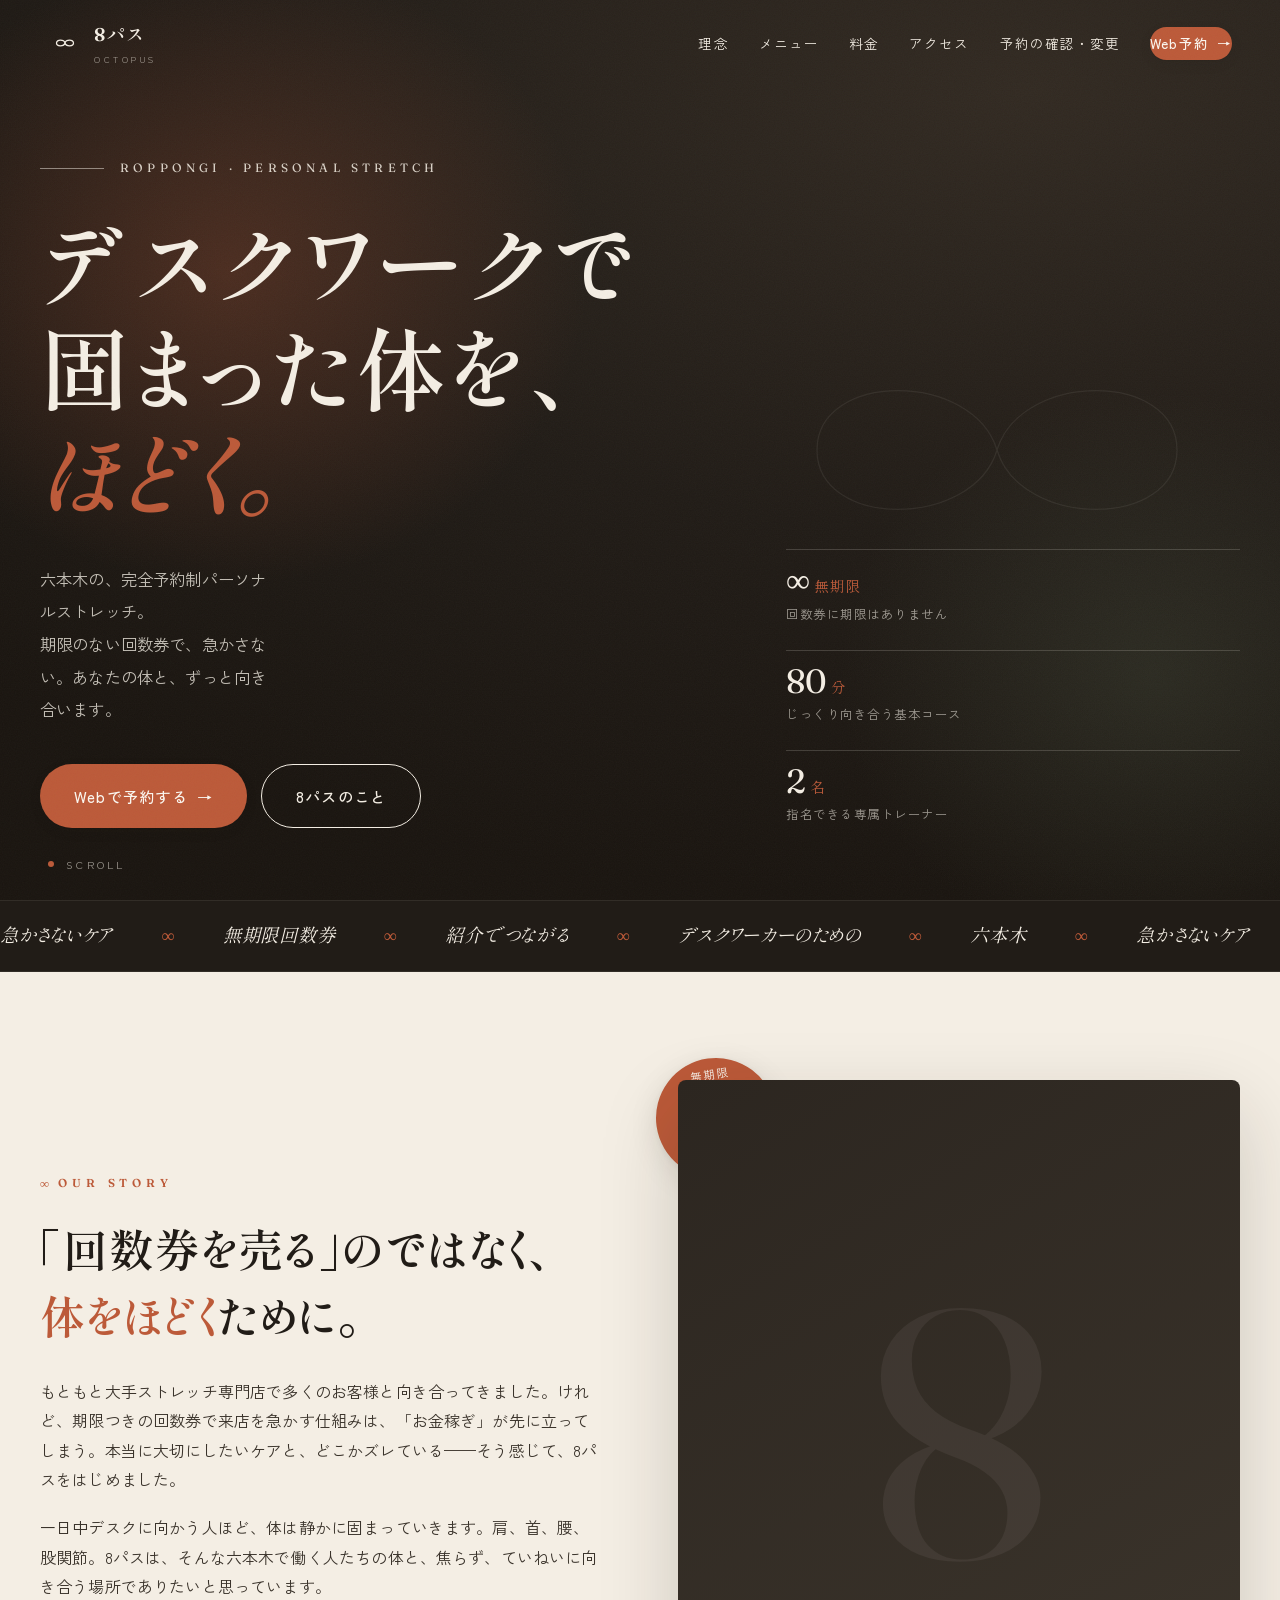
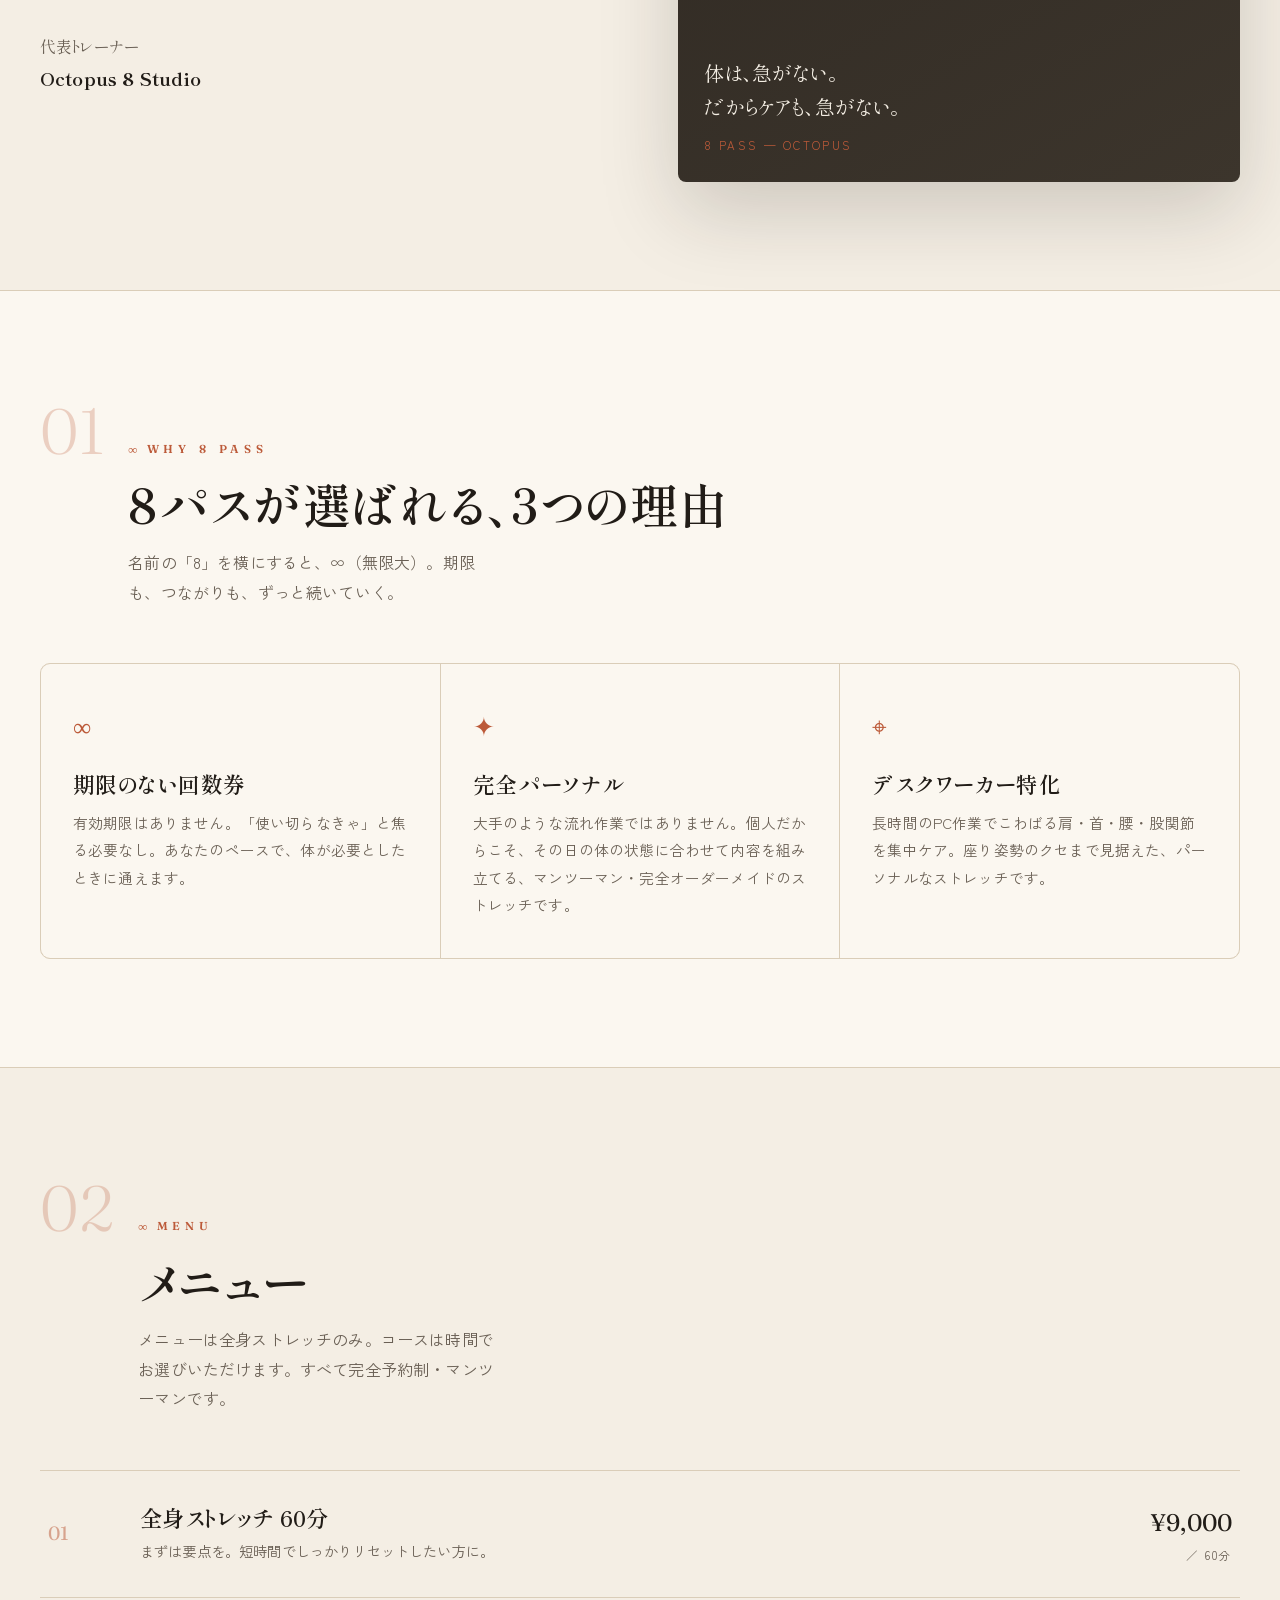
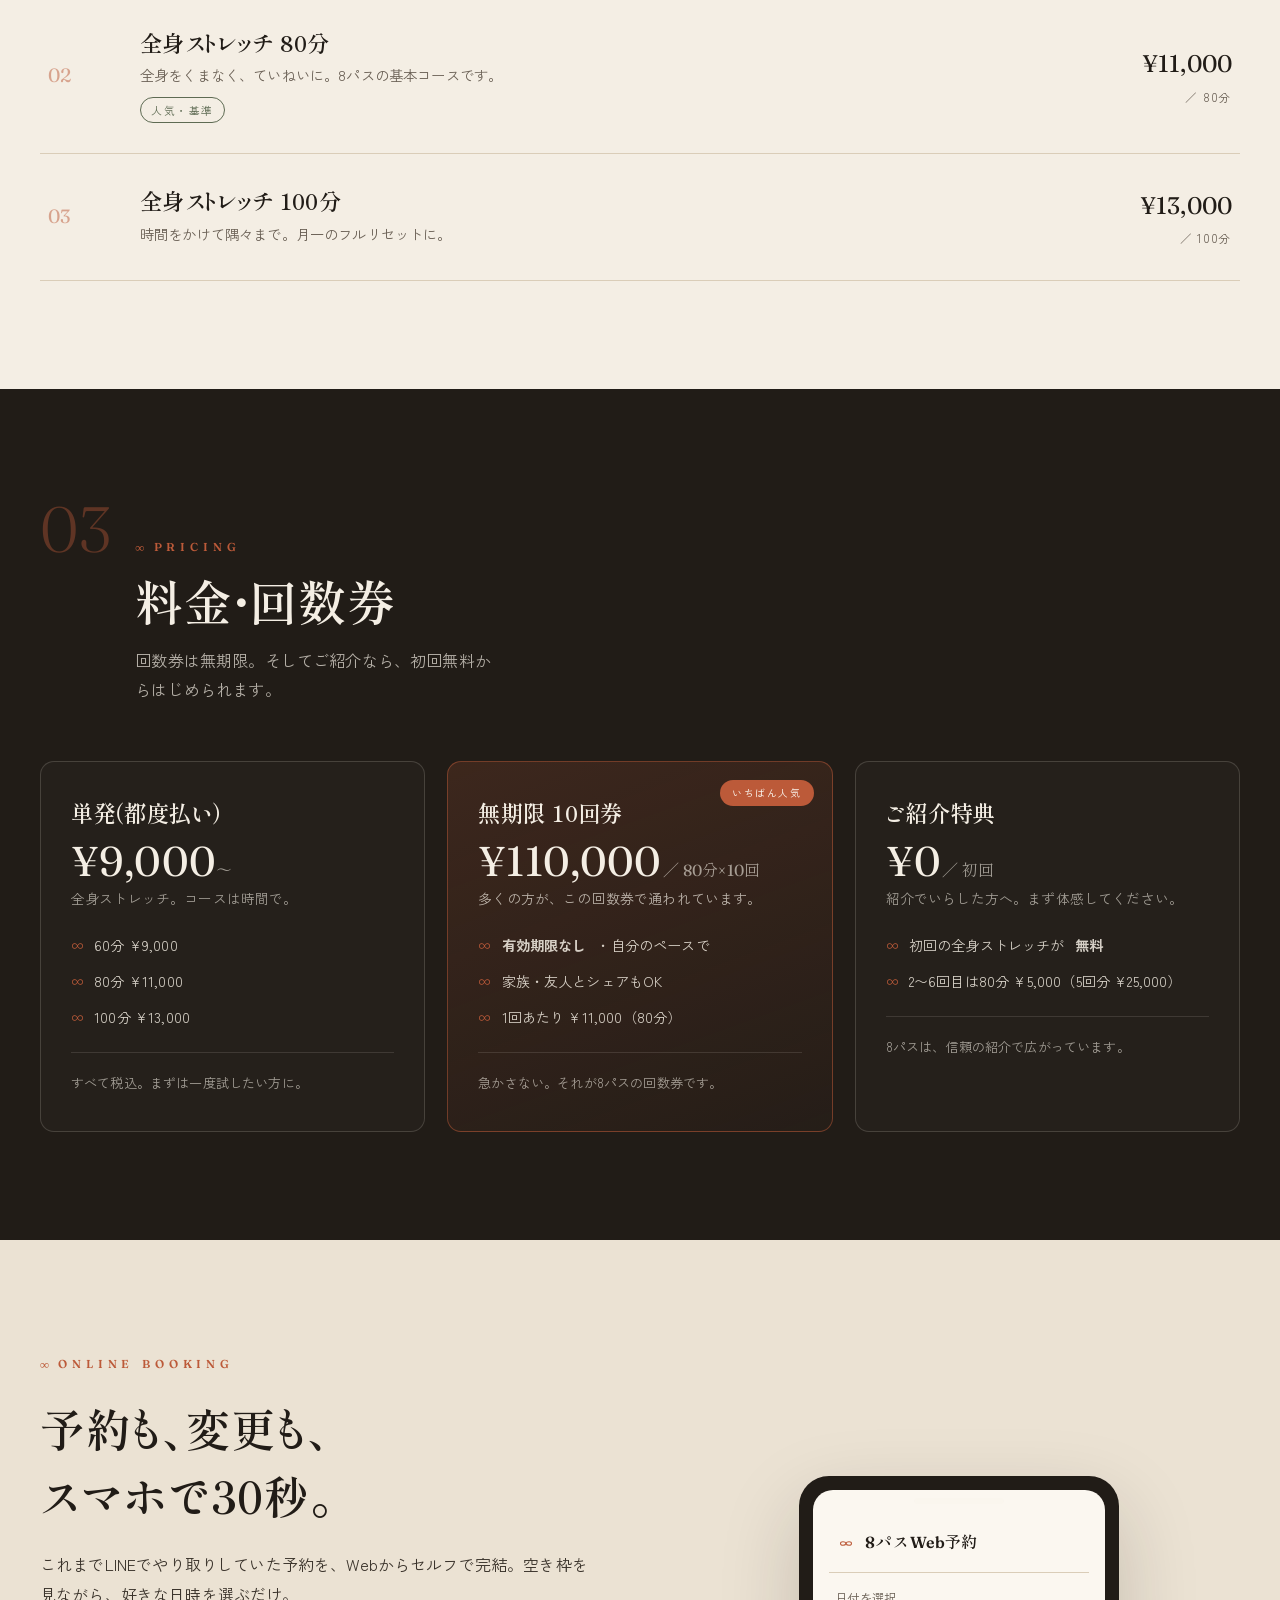
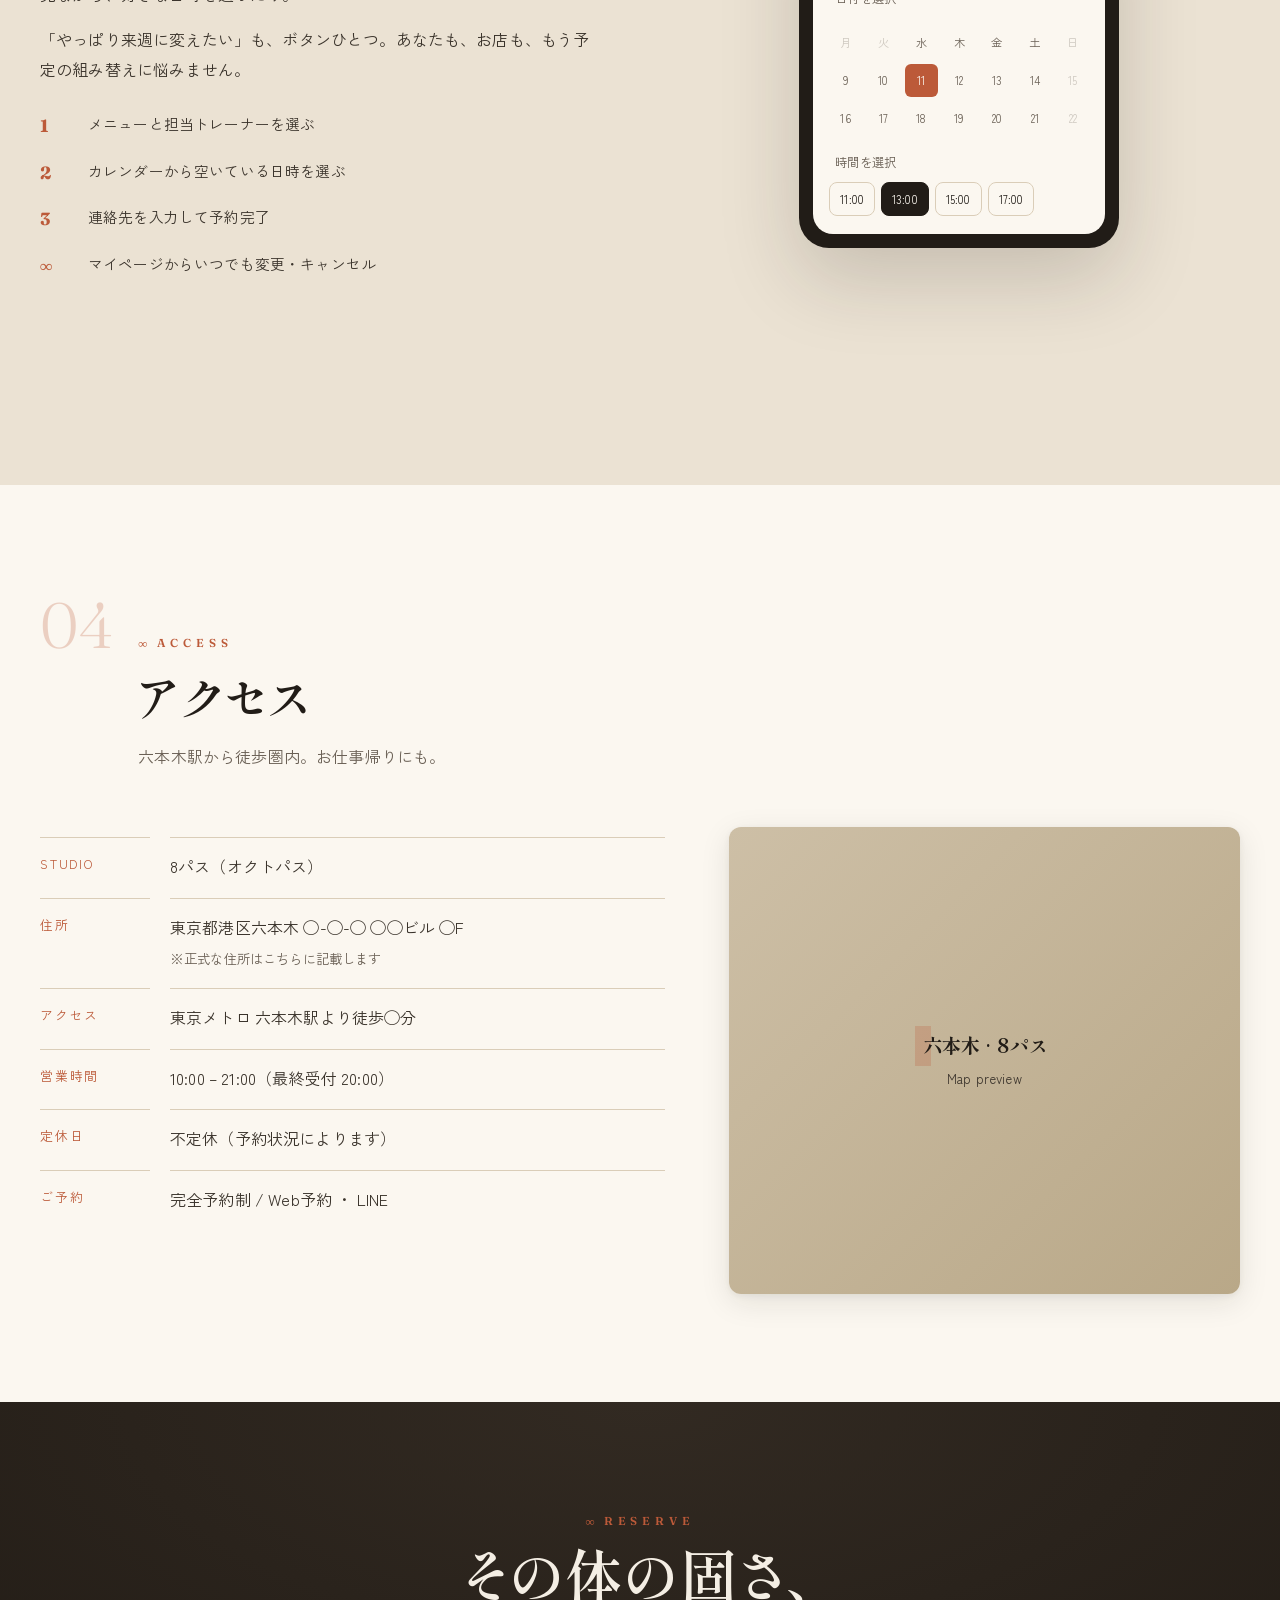
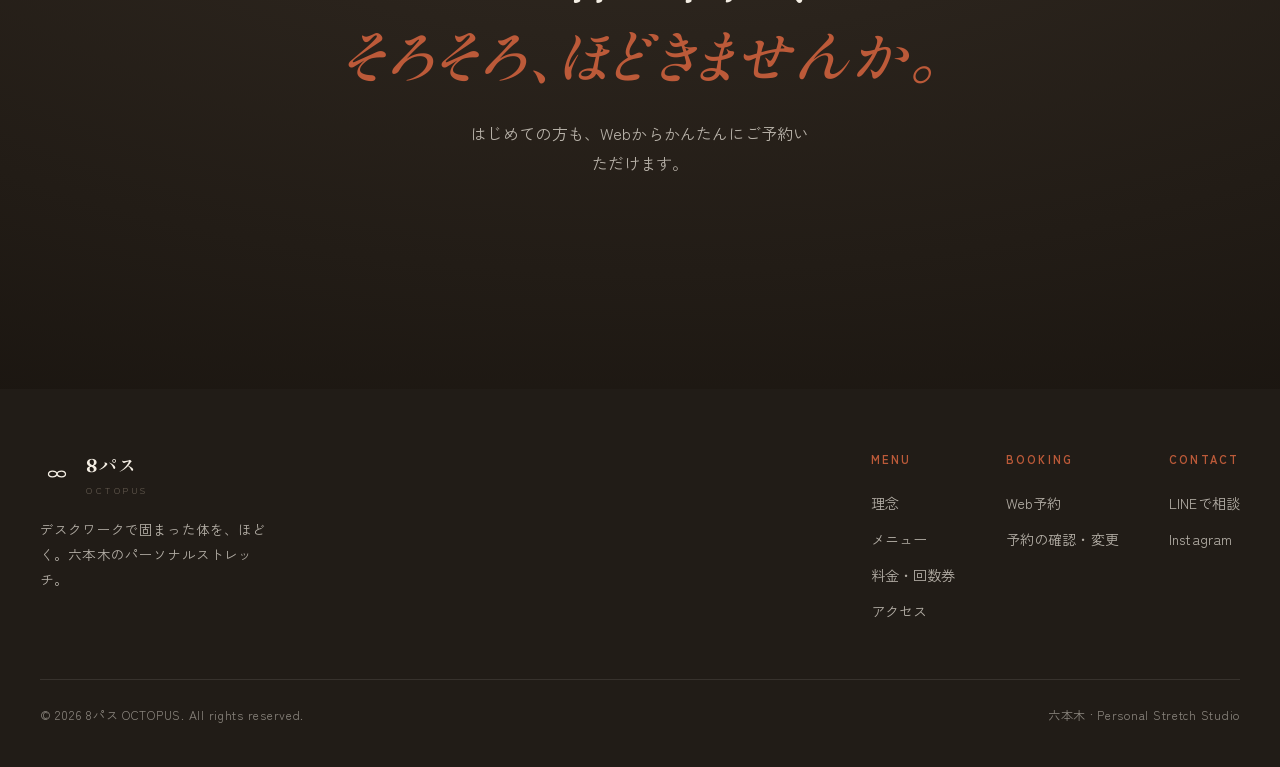
==== commit a210bd9f: "フィードバック反映: 全身コース3種・無期限10回券・紹介特典 - 「3つの理由」の紹介→「完全パーソナル」に変更 - メニューを全身ストレッチ60/80/100分の3コースに(80分¥11,000基" ====
--- a/index.html
+++ b/index.html
@@ -55,7 +55,7 @@
       <aside class="hero-aside">
         <div class="hero-stats">
           <div class="hero-stat"><b>∞<span class="unit">無期限</span></b><span>回数券に期限はありません</span></div>
-          <div class="hero-stat"><b>60<span class="unit">分</span></b><span>一人ひとりに向き合う施術</span></div>
+          <div class="hero-stat"><b>80<span class="unit">分</span></b><span>じっくり向き合う基本コース</span></div>
           <div class="hero-stat"><b>2<span class="unit">名</span></b><span>指名できる専属トレーナー</span></div>
         </div>
       </aside>
@@ -112,9 +112,9 @@
         <p>有効期限はありません。「使い切らなきゃ」と焦る必要なし。あなたのペースで、体が必要としたときに通えます。</p>
       </article>
       <article class="why-card" data-reveal data-d="2">
-        <div class="ic">◇</div>
-        <h3>紹介でつながる</h3>
-        <p>8パスは、信頼できる人からの紹介で広がってきました。ご紹介・ご紹介いただいた方には、うれしい割引もご用意しています。</p>
+        <div class="ic">✦</div>
+        <h3>完全パーソナル</h3>
+        <p>大手のような流れ作業ではありません。個人だからこそ、その日の体の状態に合わせて内容を組み立てる、マンツーマン・完全オーダーメイドのストレッチです。</p>
       </article>
       <article class="why-card" data-reveal data-d="3">
         <div class="ic">⌖</div>
@@ -133,29 +133,24 @@
       <div class="titles" data-reveal>
         <span class="eyebrow">Menu</span>
         <h2 class="mincho">メニュー</h2>
-        <p>すべて完全予約制・マンツーマン。状態に合わせて内容を組み立てます。</p>
+        <p>メニューは全身ストレッチのみ。コースは時間でお選びいただけます。すべて完全予約制・マンツーマンです。</p>
       </div>
     </div>
     <div class="menu-list">
       <div class="menu-row" data-reveal>
         <span class="no">01</span>
-        <div class="info"><h3>パーソナルストレッチ 60分</h3><p>全身をていねいにほぐす基本の施術。初めての方にもおすすめ。<span class="tag">人気</span></p></div>
-        <div class="price">¥11,000<small>／ 60分</small></div>
+        <div class="info"><h3>全身ストレッチ 60分</h3><p>まずは要点を。短時間でしっかりリセットしたい方に。</p></div>
+        <div class="price">¥9,000<small>／ 60分</small></div>
       </div>
       <div class="menu-row" data-reveal>
         <span class="no">02</span>
-        <div class="info"><h3>デスクワーク集中ケア 60分</h3><p>肩・首・肩甲骨まわりを重点的に。PC疲れが抜けない方へ。</p></div>
-        <div class="price">¥12,000<small>／ 60分</small></div>
+        <div class="info"><h3>全身ストレッチ 80分</h3><p>全身をくまなく、ていねいに。8パスの基本コースです。<span class="tag">人気・基準</span></p></div>
+        <div class="price">¥11,000<small>／ 80分</small></div>
       </div>
       <div class="menu-row" data-reveal>
         <span class="no">03</span>
-        <div class="info"><h3>フルメンテナンス 90分</h3><p>全身＋気になる部位をじっくり。月一のリセットに。</p></div>
-        <div class="price">¥13,000<small>／ 90分</small></div>
-      </div>
-      <div class="menu-row" data-reveal>
-        <span class="no">04</span>
-        <div class="info"><h3>はじめてのカウンセリング体験 50分</h3><p>体の状態を確認しながらお試しいただけます。<span class="tag">初回限定</span></p></div>
-        <div class="price">¥10,000<small>／ 50分</small></div>
+        <div class="info"><h3>全身ストレッチ 100分</h3><p>時間をかけて隅々まで。月一のフルリセットに。</p></div>
+        <div class="price">¥13,000<small>／ 100分</small></div>
       </div>
     </div>
   </div>
@@ -169,31 +164,31 @@
       <div class="titles" data-reveal>
         <span class="eyebrow">Pricing</span>
         <h2 class="mincho">料金・回数券</h2>
-        <p>通うほど、おトクに。そして期限はありません。</p>
+        <p>回数券は無期限。そしてご紹介なら、初回無料からはじめられます。</p>
       </div>
     </div>
     <div class="price-grid">
       <article class="price-card" data-reveal data-d="1">
-        <h3>単発</h3>
-        <div class="amt">¥11,000<small>〜</small></div>
-        <p style="color:rgba(244,238,228,.6);font-size:.86rem;">まずは一度試したい方に。</p>
-        <ul class="feats"><li>都度払い</li><li>メニュー自由に選択</li></ul>
-        <div class="note">税込価格。メニューにより¥10,000〜¥13,000。</div>
+        <h3>単発（都度払い）</h3>
+        <div class="amt">¥9,000<small>〜</small></div>
+        <p style="color:rgba(244,238,228,.6);font-size:.86rem;">全身ストレッチ。コースは時間で。</p>
+        <ul class="feats"><li>60分 ¥9,000</li><li>80分 ¥11,000</li><li>100分 ¥13,000</li></ul>
+        <div class="note">すべて税込。まずは一度試したい方に。</div>
       </article>
       <article class="price-card feature" data-reveal data-d="2">
-        <span class="pill">人気No.1</span>
-        <h3>無期限 回数券</h3>
-        <div class="amt">¥100,000<small>／10回</small></div>
-        <p style="color:rgba(244,238,228,.7);font-size:.86rem;">1回あたり実質¥10,000。</p>
-        <ul class="feats"><li><b>有効期限なし</b>・自分のペースで</li><li>家族・友人とシェアもOK</li><li>優先的に予約枠をご案内</li></ul>
+        <span class="pill">いちばん人気</span>
+        <h3>無期限 10回券</h3>
+        <div class="amt">¥110,000<small>／ 80分×10回</small></div>
+        <p style="color:rgba(244,238,228,.7);font-size:.86rem;">多くの方が、この回数券で通われています。</p>
+        <ul class="feats"><li><b>有効期限なし</b>・自分のペースで</li><li>家族・友人とシェアもOK</li><li>1回あたり ¥11,000（80分）</li></ul>
         <div class="note">急かさない。それが8パスの回数券です。</div>
       </article>
       <article class="price-card" data-reveal data-d="3">
-        <h3>紹介割引</h3>
-        <div class="amt">−¥2,000</div>
-        <p style="color:rgba(244,238,228,.6);font-size:.86rem;">紹介した方・された方、どちらにも。</p>
-        <ul class="feats"><li>ご紹介で次回割引</li><li>紹介された方も初回割引</li></ul>
-        <div class="note">8パスは、信頼の輪で広がっています。</div>
+        <h3>ご紹介特典</h3>
+        <div class="amt">¥0<small>／ 初回</small></div>
+        <p style="color:rgba(244,238,228,.6);font-size:.86rem;">紹介でいらした方へ。まず体感してください。</p>
+        <ul class="feats"><li>初回の全身ストレッチが<b>無料</b></li><li>2〜6回目は80分 ¥5,000（5回分 ¥25,000）</li></ul>
+        <div class="note">8パスは、信頼の紹介で広がっています。</div>
       </article>
     </div>
   </div>
